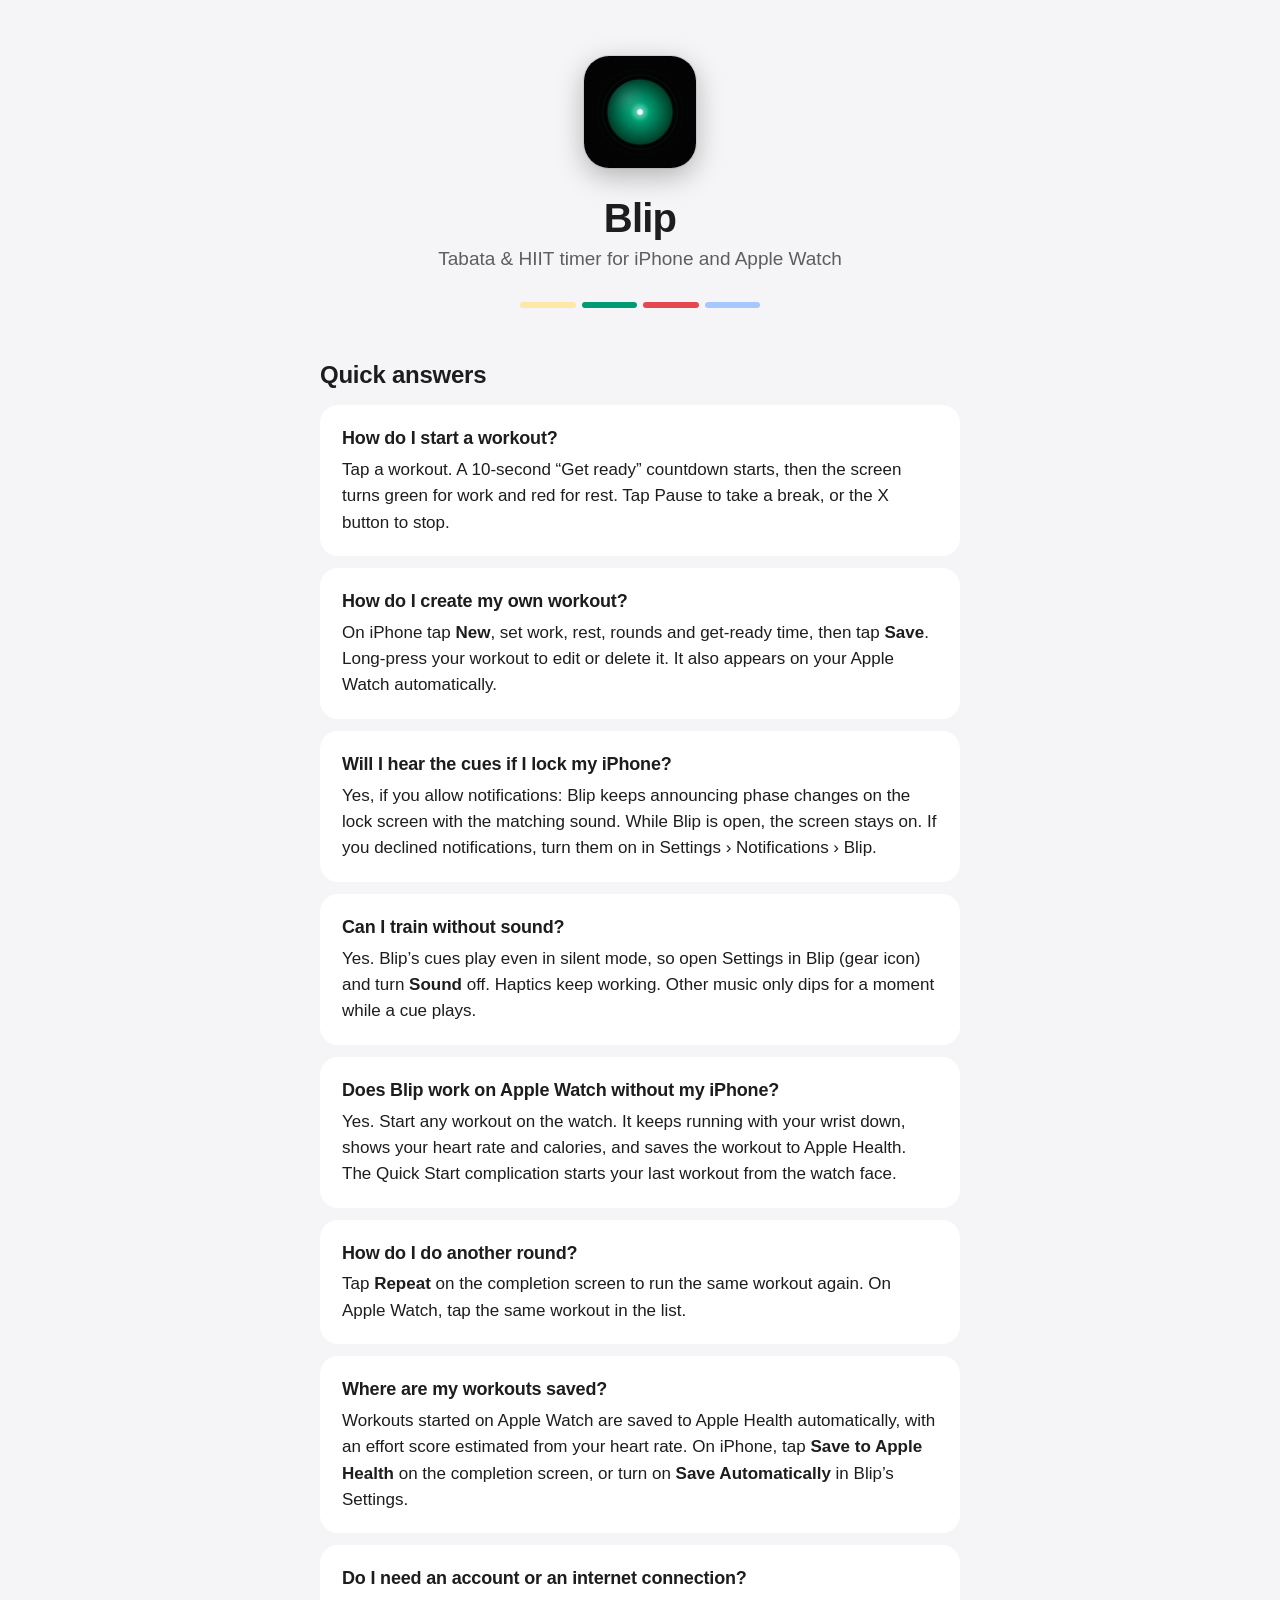
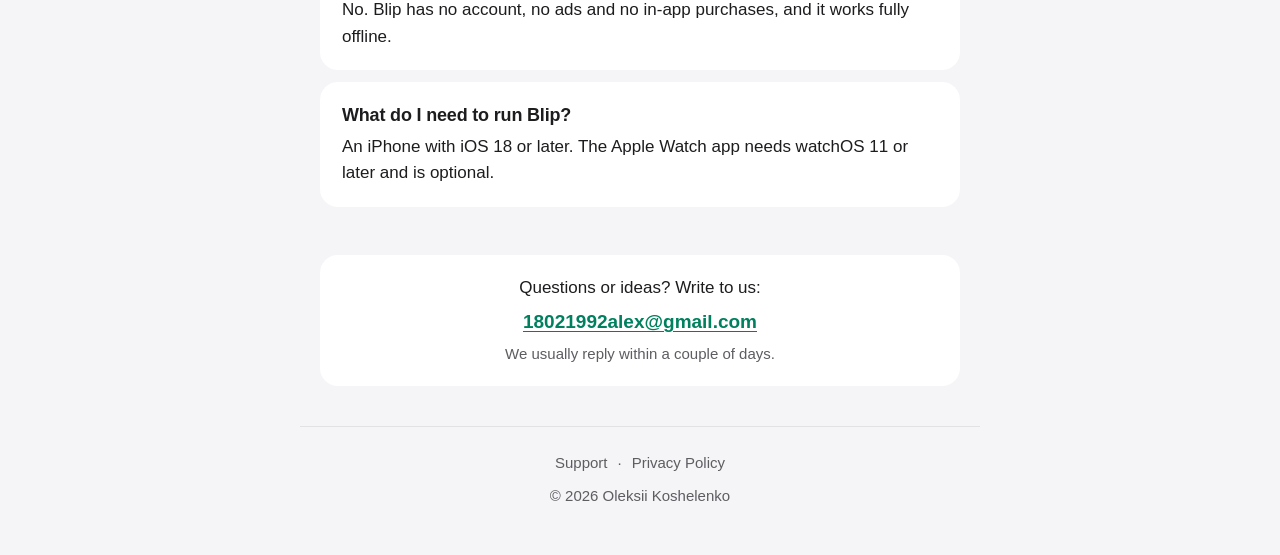
==== index.html @ eaec17f8 "Update Blip support site" ====
<!doctype html>
<html lang="en">
<head>
  <meta charset="utf-8">
  <meta name="viewport" content="width=device-width, initial-scale=1">
  <title>Blip — Tabata Timer · Support</title>
  <meta name="description" content="Support for Blip, a simple and reliable Tabata / HIIT interval timer for iPhone and Apple Watch.">
  <meta name="color-scheme" content="light dark">
  <meta property="og:title" content="Blip — Tabata Timer">
  <meta property="og:description" content="A simple, reliable interval timer for iPhone and Apple Watch.">
  <meta property="og:image" content="https://askoshelenko.github.io/blip-timer/icon.png">
  <meta property="og:url" content="https://askoshelenko.github.io/blip-timer/">
  <meta name="twitter:card" content="summary">
  <link rel="icon" href="favicon.png">
  <link rel="apple-touch-icon" href="apple-touch-icon.png">
  <link rel="stylesheet" href="style.css">
</head>
<body>
  <main>
    <header>
      <img class="icon" src="icon.png" alt="Blip app icon">
      <h1>Blip</h1>
      <p class="tagline">Tabata &amp; HIIT timer for iPhone and Apple&nbsp;Watch</p>
      <div class="phases" aria-hidden="true"><span></span><span></span><span></span><span></span></div>
    </header>

    <section class="faq">
      <h2>Quick answers</h2>

      <div class="card">
        <h3>How do I start a workout?</h3>
        <p>Tap a workout. A 10-second “Get ready” countdown starts, then the screen turns green for work and red for rest. Tap Pause to take a break, or the X button to stop.</p>
      </div>

      <div class="card">
        <h3>How do I create my own workout?</h3>
        <p>On iPhone tap <strong>New</strong>, set work, rest, rounds and get-ready time, then tap <strong>Save</strong>. Long-press your workout to edit or delete it. It also appears on your Apple Watch automatically.</p>
      </div>

      <div class="card">
        <h3>Will I hear the cues if I lock my iPhone?</h3>
        <p>Yes, if you allow notifications: Blip keeps announcing phase changes on the lock screen with the matching sound. While Blip is open, the screen stays on. If you declined notifications, turn them on in Settings › Notifications › Blip.</p>
      </div>

      <div class="card">
        <h3>Can I train without sound?</h3>
        <p>Yes. Blip’s cues play even in silent mode, so open Settings in Blip (gear icon) and turn <strong>Sound</strong> off. Haptics keep working. Other music only dips for a moment while a cue plays.</p>
      </div>

      <div class="card">
        <h3>Does Blip work on Apple Watch without my iPhone?</h3>
        <p>Yes. Start any workout on the watch. It keeps running with your wrist down, shows your heart rate and calories, and saves the workout to Apple Health. The Quick Start complication starts your last workout from the watch face.</p>
      </div>

      <div class="card">
        <h3>How do I do another round?</h3>
        <p>Tap <strong>Repeat</strong> on the completion screen to run the same workout again. On Apple Watch, tap the same workout in the list.</p>
      </div>

      <div class="card">
        <h3>Where are my workouts saved?</h3>
        <p>Workouts started on Apple Watch are saved to Apple Health automatically, with an effort score estimated from your heart rate. On iPhone, tap <strong>Save to Apple Health</strong> on the completion screen, or turn on <strong>Save Automatically</strong> in Blip’s Settings.</p>
      </div>

      <div class="card">
        <h3>Do I need an account or an internet connection?</h3>
        <p>No. Blip has no account, no ads and no in-app purchases, and it works fully offline.</p>
      </div>

      <div class="card">
        <h3>What do I need to run Blip?</h3>
        <p>An iPhone with iOS 18 or later. The Apple Watch app needs watchOS 11 or later and is optional.</p>
      </div>
    </section>

    <section class="contact card">
      <p>Questions or ideas? Write to us:</p>
      <p><a class="email" href="mailto:18021992alex@gmail.com?subject=Blip%20support">18021992alex@gmail.com</a></p>
      <p class="note">We usually reply within a couple of days.</p>
    </section>
  </main>

  <footer>
    <nav><a href="./">Support</a><a href="privacy/">Privacy Policy</a></nav>
    <p>© 2026 Oleksii Koshelenko</p>
  </footer>
</body>
</html>
---- style.css ----
:root {
  --bg: #f5f5f7;
  --surface: #ffffff;
  --text: #1d1d1f;
  --muted: #5d5d62;
  --line: rgba(0, 0, 0, 0.08);
  --accent: #00805e;
  --prepare: #ffe7a8;
  --work: #009b72;
  --rest: #e5484d;
  --done: #a7c7ff;
}

@media (prefers-color-scheme: dark) {
  :root {
    --bg: #0b0b0b;
    --surface: #1c1c1e;
    --text: #f5f5f7;
    --muted: #a1a1a6;
    --line: rgba(255, 255, 255, 0.1);
    --accent: #2fd29f;
  }
}

* { box-sizing: border-box; }

html { -webkit-text-size-adjust: 100%; }

body {
  margin: 0;
  background: var(--bg);
  color: var(--text);
  font: 17px/1.55 -apple-system, BlinkMacSystemFont, "SF Pro Text", "Helvetica Neue", Arial, sans-serif;
}

main {
  max-width: 680px;
  margin: 0 auto;
  padding: 56px 20px 40px;
}

/* Links are underlined, not told apart by color alone (WCAG 1.4.1). */
a { color: var(--accent); text-decoration: underline; text-underline-offset: 0.15em; }
a:focus-visible { outline: 2px solid var(--accent); outline-offset: 3px; border-radius: 4px; }

header { text-align: center; }

.icon {
  width: 112px;
  height: 112px;
  border-radius: 25px;
  box-shadow: 0 0 0 1px var(--line), 0 8px 28px rgba(0, 0, 0, 0.28);
}

h1 {
  margin: 20px 0 4px;
  font-size: 40px;
  line-height: 1.1;
  letter-spacing: -0.02em;
}

.tagline {
  margin: 0;
  color: var(--muted);
  font-size: 19px;
}

.phases {
  display: flex;
  gap: 6px;
  max-width: 240px;
  margin: 28px auto 0;
}

.phases span { flex: 1; height: 6px; border-radius: 3px; }
.phases span:nth-child(1) { background: var(--prepare); }
.phases span:nth-child(2) { background: var(--work); }
.phases span:nth-child(3) { background: var(--rest); }
.phases span:nth-child(4) { background: var(--done); }

h2 {
  margin: 48px 0 12px;
  font-size: 24px;
  letter-spacing: -0.01em;
}

h3 {
  margin: 0 0 4px;
  font-size: 18px;
  letter-spacing: -0.01em;
}

p { margin: 0 0 12px; }

ul { margin: 0 0 12px; padding-left: 22px; }
li { margin: 4px 0; }

.card {
  background: var(--surface);
  border-radius: 18px;
  padding: 20px 22px;
}

.card + .card { margin-top: 12px; }

.contact { margin-top: 48px; text-align: center; }
.contact p { margin: 0; }
.contact .email { display: inline-block; margin: 6px 0; font-size: 19px; font-weight: 600; }
.contact .note { color: var(--muted); font-size: 15px; }

.faq .card p:last-child { margin-bottom: 0; }

.lead { color: var(--muted); }
.updated { color: var(--muted); font-size: 15px; }
header .updated { margin: 6px 0 0; }
header a { text-decoration: none; }

footer {
  max-width: 680px;
  margin: 0 auto;
  padding: 24px 20px 48px;
  border-top: 1px solid var(--line);
  color: var(--muted);
  font-size: 15px;
  text-align: center;
}

footer a { color: var(--muted); text-decoration: none; }
footer a:hover { text-decoration: underline; }
footer nav a + a::before { content: "·"; margin: 0 10px; color: var(--muted); }
footer p { margin: 10px 0 0; }

@media (max-width: 480px) {
  main { padding-top: 40px; }
  h1 { font-size: 34px; }
  .card { padding: 18px; }
}
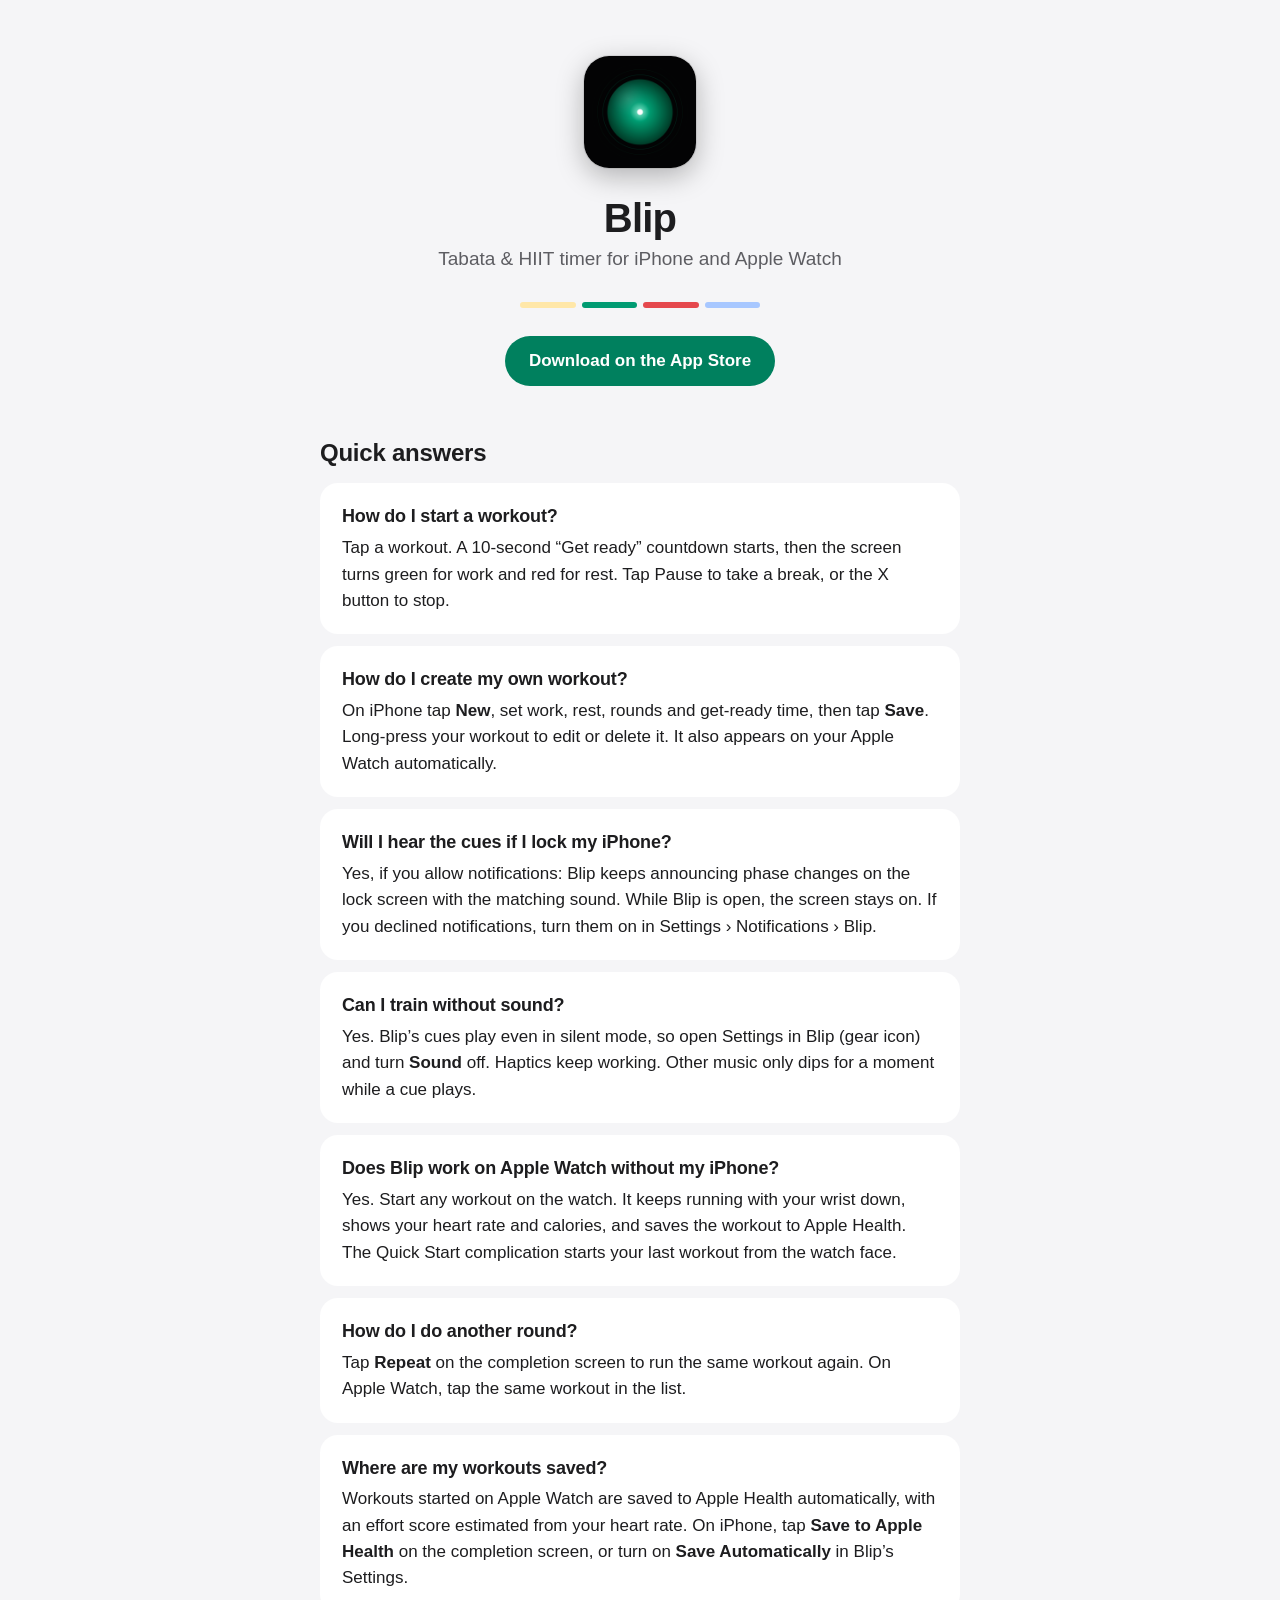
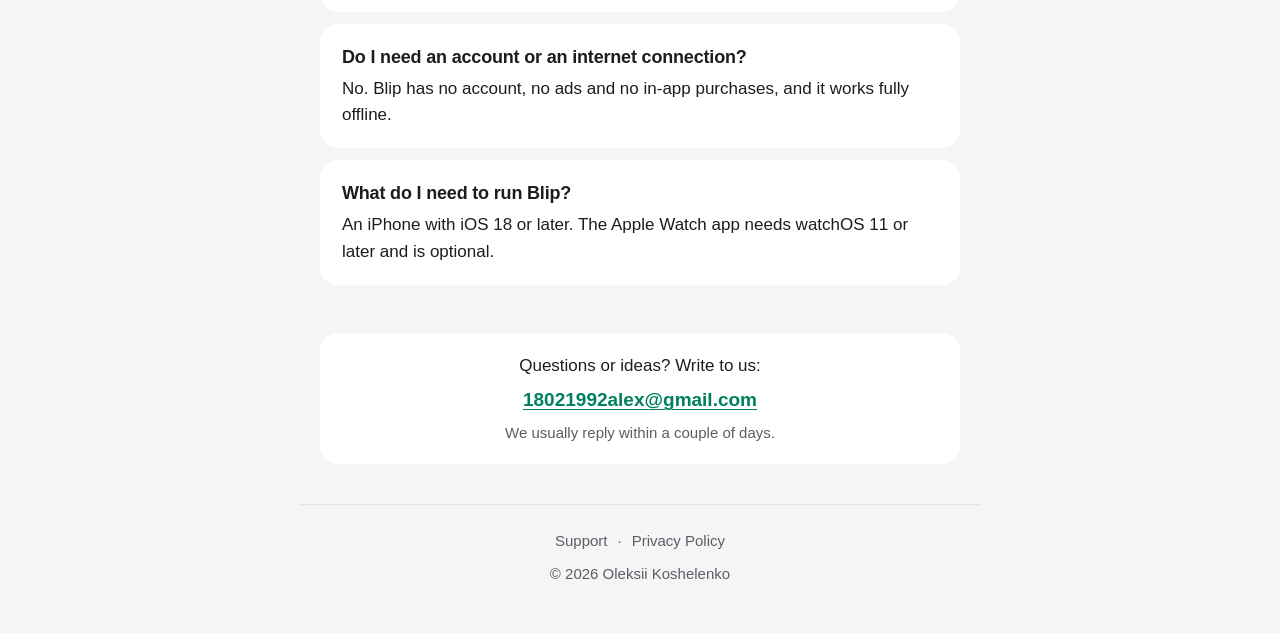
==== commit b10d899f: "Update Blip support site" ====
--- a/index.html
+++ b/index.html
@@ -22,6 +22,7 @@
       <h1>Blip</h1>
       <p class="tagline">Tabata &amp; HIIT timer for iPhone and Apple&nbsp;Watch</p>
       <div class="phases" aria-hidden="true"><span></span><span></span><span></span><span></span></div>
+      <p class="get"><a class="store" href="https://apps.apple.com/app/blip-tabata-timer/id6763292281">Download on the App&nbsp;Store</a></p>
     </header>
 
     <section class="faq">
--- a/style.css
+++ b/style.css
@@ -5,6 +5,7 @@
   --muted: #5d5d62;
   --line: rgba(0, 0, 0, 0.08);
   --accent: #00805e;
+  --on-accent: #ffffff;
   --prepare: #ffe7a8;
   --work: #009b72;
   --rest: #e5484d;
@@ -19,6 +20,7 @@
     --muted: #a1a1a6;
     --line: rgba(255, 255, 255, 0.1);
     --accent: #2fd29f;
+    --on-accent: #00281c;
   }
 }
 
@@ -115,6 +117,17 @@
 header .updated { margin: 6px 0 0; }
 header a { text-decoration: none; }
 
+.get { margin: 28px 0 0; }
+header a.store {
+  display: inline-block;
+  padding: 12px 24px;
+  border-radius: 999px;
+  background: var(--accent);
+  color: var(--on-accent);
+  font-weight: 600;
+}
+header a.store:hover { filter: brightness(1.08); }
+
 footer {
   max-width: 680px;
   margin: 0 auto;
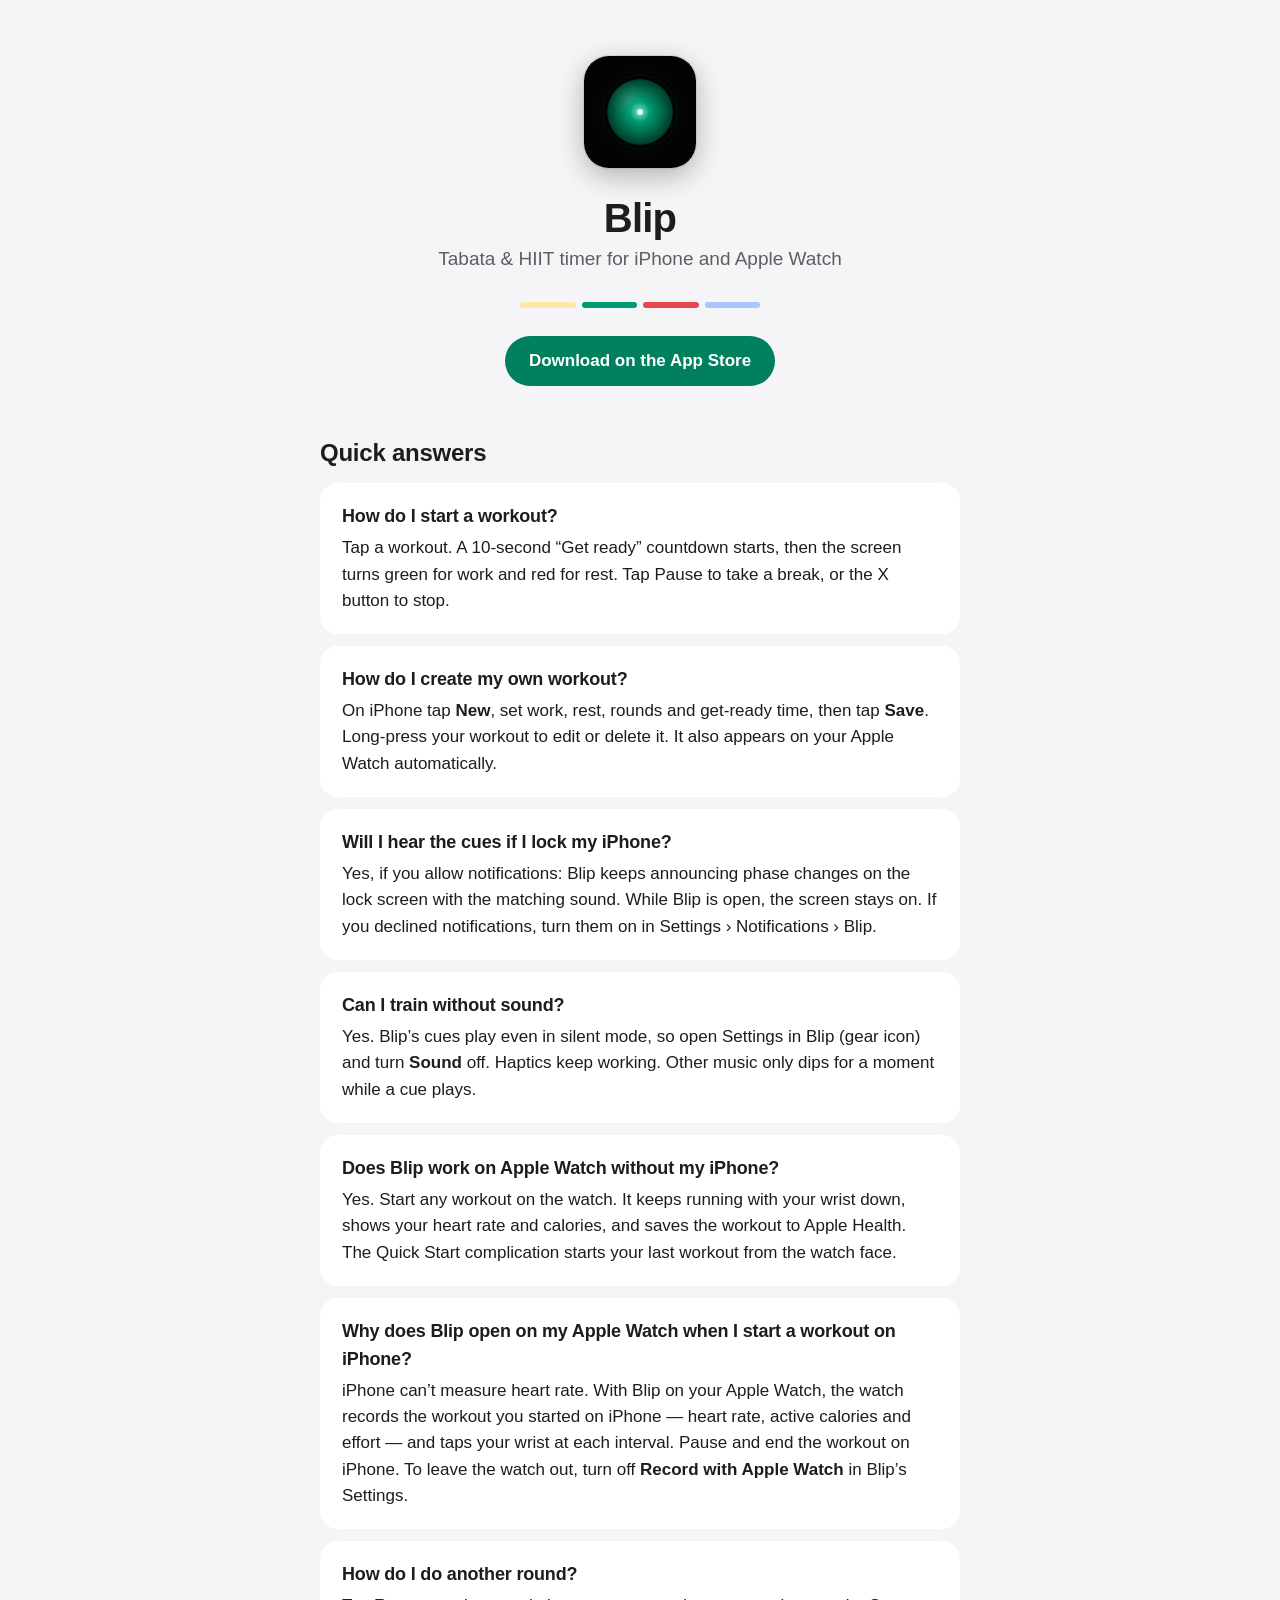
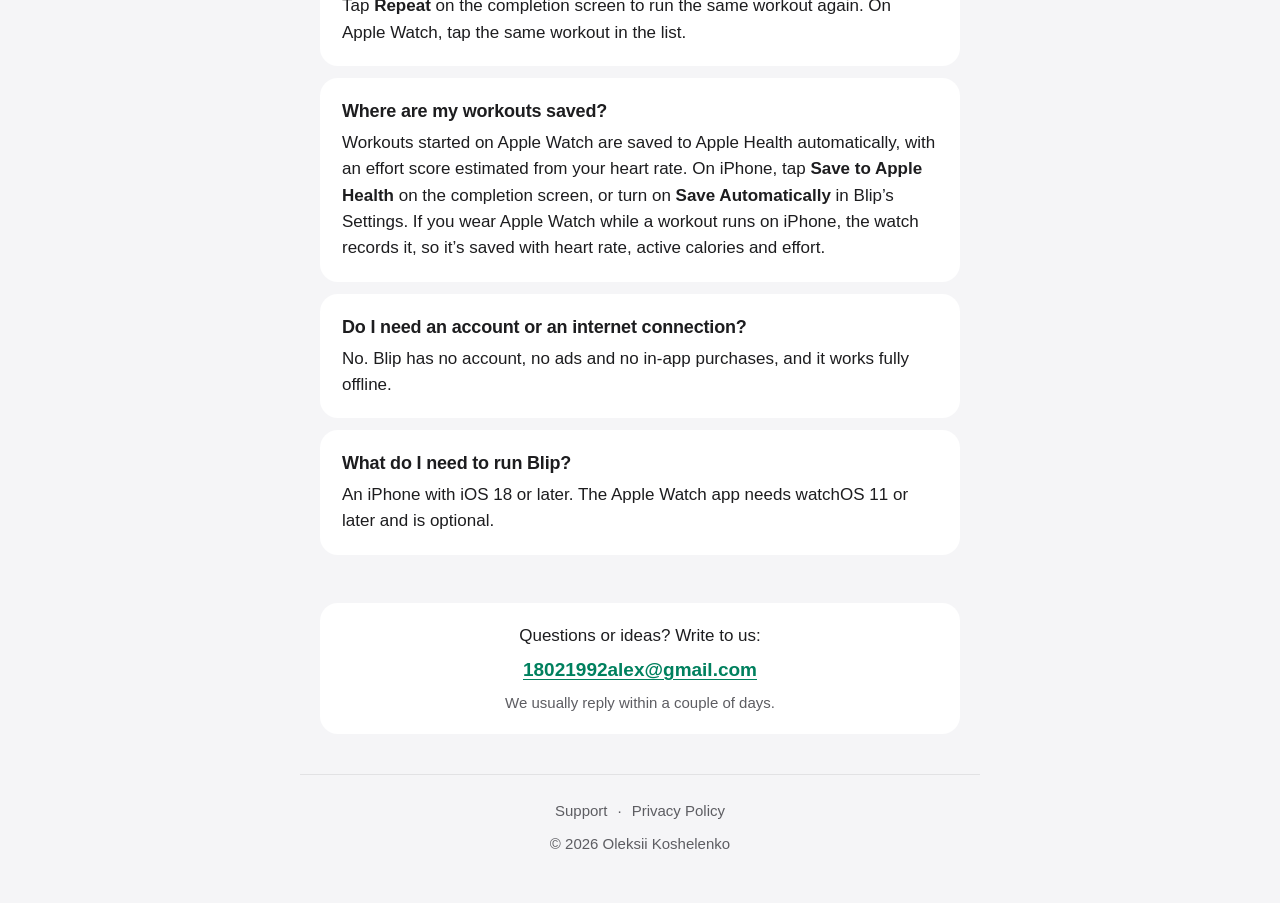
==== commit 8d424c48: "Update Blip support site" ====
--- a/index.html
+++ b/index.html
@@ -54,13 +54,18 @@
       </div>
 
       <div class="card">
+        <h3>Why does Blip open on my Apple Watch when I start a workout on iPhone?</h3>
+        <p>iPhone can’t measure heart rate. With Blip on your Apple Watch, the watch records the workout you started on iPhone — heart rate, active calories and effort — and taps your wrist at each interval. Pause and end the workout on iPhone. To leave the watch out, turn off <strong>Record with Apple Watch</strong> in Blip’s Settings.</p>
+      </div>
+
+      <div class="card">
         <h3>How do I do another round?</h3>
         <p>Tap <strong>Repeat</strong> on the completion screen to run the same workout again. On Apple Watch, tap the same workout in the list.</p>
       </div>
 
       <div class="card">
         <h3>Where are my workouts saved?</h3>
-        <p>Workouts started on Apple Watch are saved to Apple Health automatically, with an effort score estimated from your heart rate. On iPhone, tap <strong>Save to Apple Health</strong> on the completion screen, or turn on <strong>Save Automatically</strong> in Blip’s Settings.</p>
+        <p>Workouts started on Apple Watch are saved to Apple Health automatically, with an effort score estimated from your heart rate. On iPhone, tap <strong>Save to Apple Health</strong> on the completion screen, or turn on <strong>Save Automatically</strong> in Blip’s Settings. If you wear Apple Watch while a workout runs on iPhone, the watch records it, so it’s saved with heart rate, active calories and effort.</p>
       </div>
 
       <div class="card">
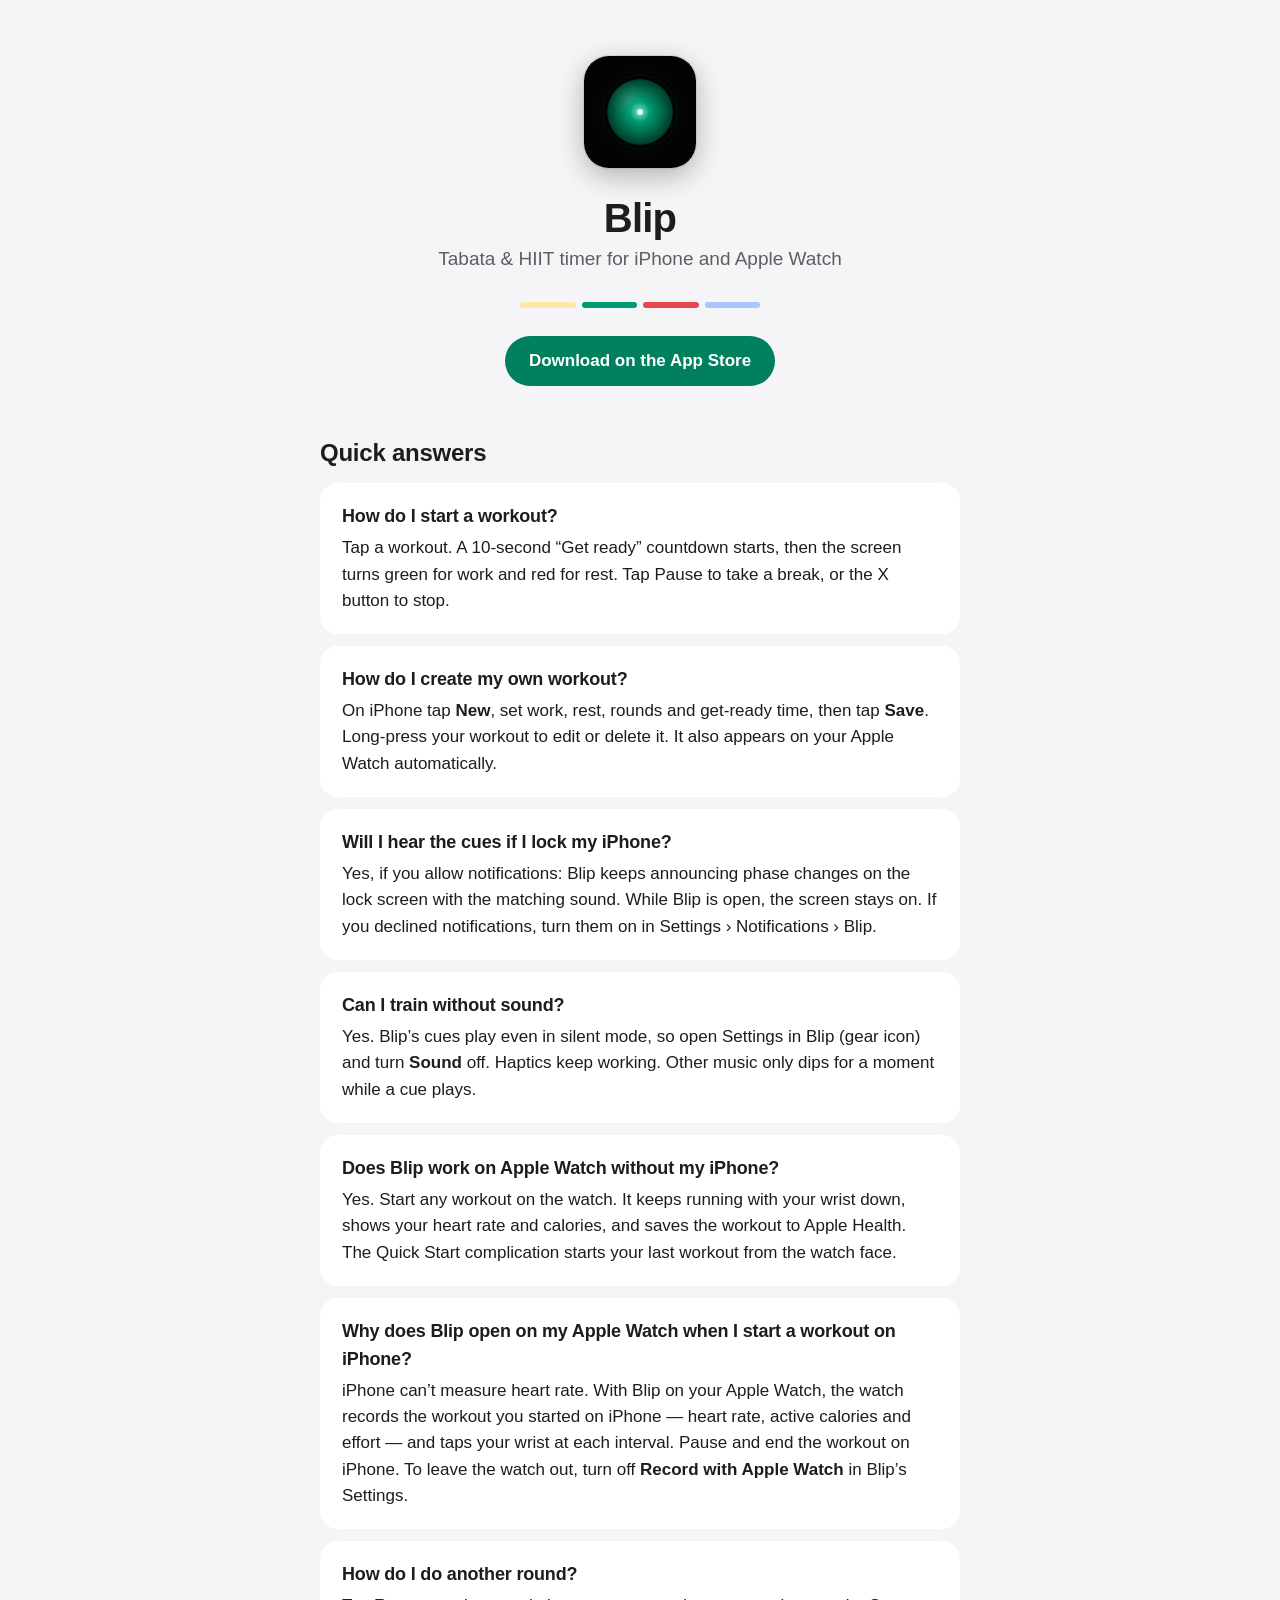
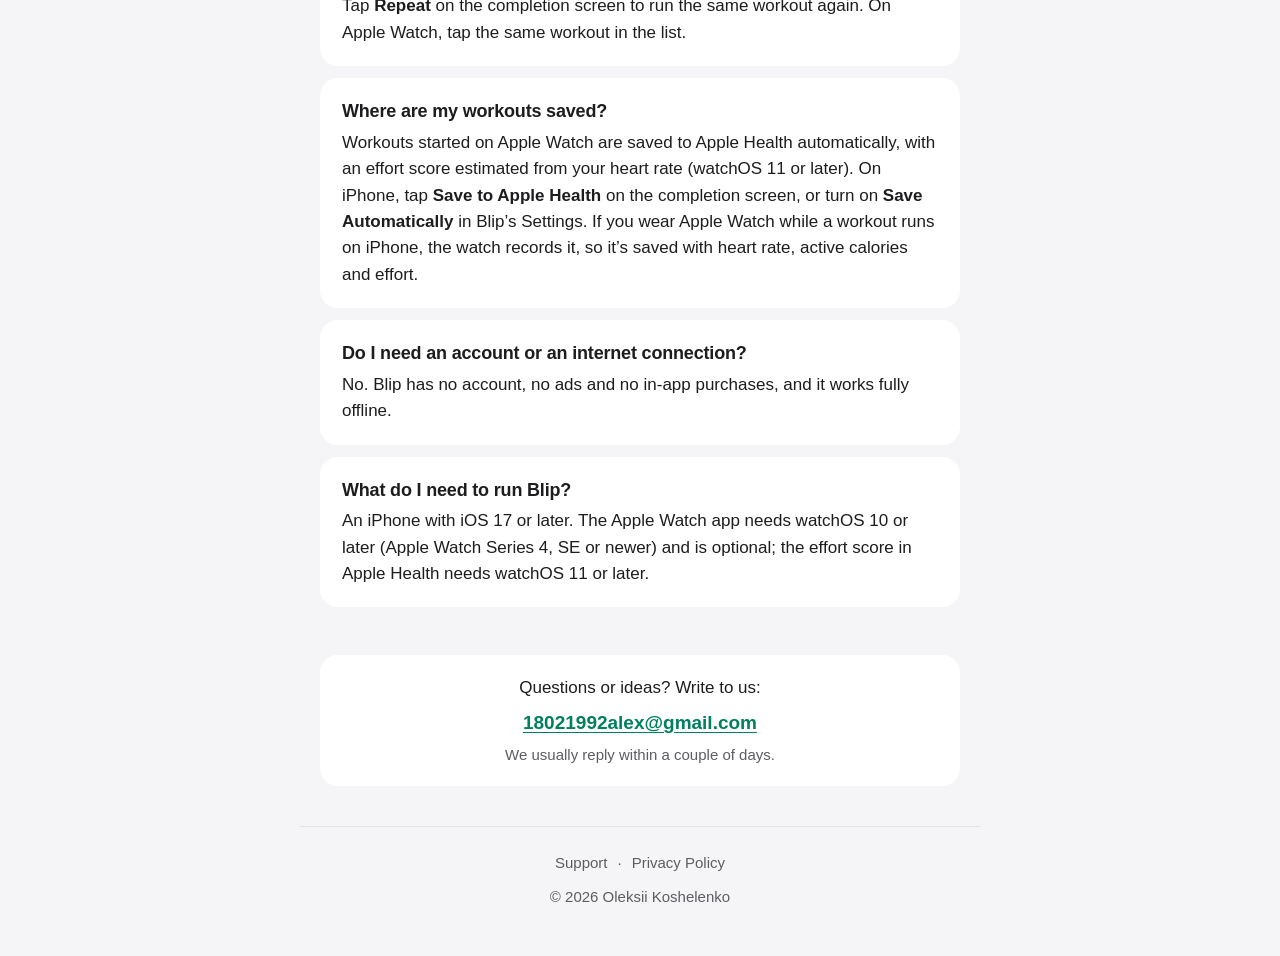
==== commit fedde3b1: "Update Blip support site" ====
--- a/index.html
+++ b/index.html
@@ -65,7 +65,7 @@
 
       <div class="card">
         <h3>Where are my workouts saved?</h3>
-        <p>Workouts started on Apple Watch are saved to Apple Health automatically, with an effort score estimated from your heart rate. On iPhone, tap <strong>Save to Apple Health</strong> on the completion screen, or turn on <strong>Save Automatically</strong> in Blip’s Settings. If you wear Apple Watch while a workout runs on iPhone, the watch records it, so it’s saved with heart rate, active calories and effort.</p>
+        <p>Workouts started on Apple Watch are saved to Apple Health automatically, with an effort score estimated from your heart rate (watchOS 11 or later). On iPhone, tap <strong>Save to Apple Health</strong> on the completion screen, or turn on <strong>Save Automatically</strong> in Blip’s Settings. If you wear Apple Watch while a workout runs on iPhone, the watch records it, so it’s saved with heart rate, active calories and effort.</p>
       </div>
 
       <div class="card">
@@ -75,7 +75,7 @@
 
       <div class="card">
         <h3>What do I need to run Blip?</h3>
-        <p>An iPhone with iOS 18 or later. The Apple Watch app needs watchOS 11 or later and is optional.</p>
+        <p>An iPhone with iOS 17 or later. The Apple Watch app needs watchOS 10 or later (Apple Watch Series 4, SE or newer) and is optional; the effort score in Apple Health needs watchOS 11 or later.</p>
       </div>
     </section>
 
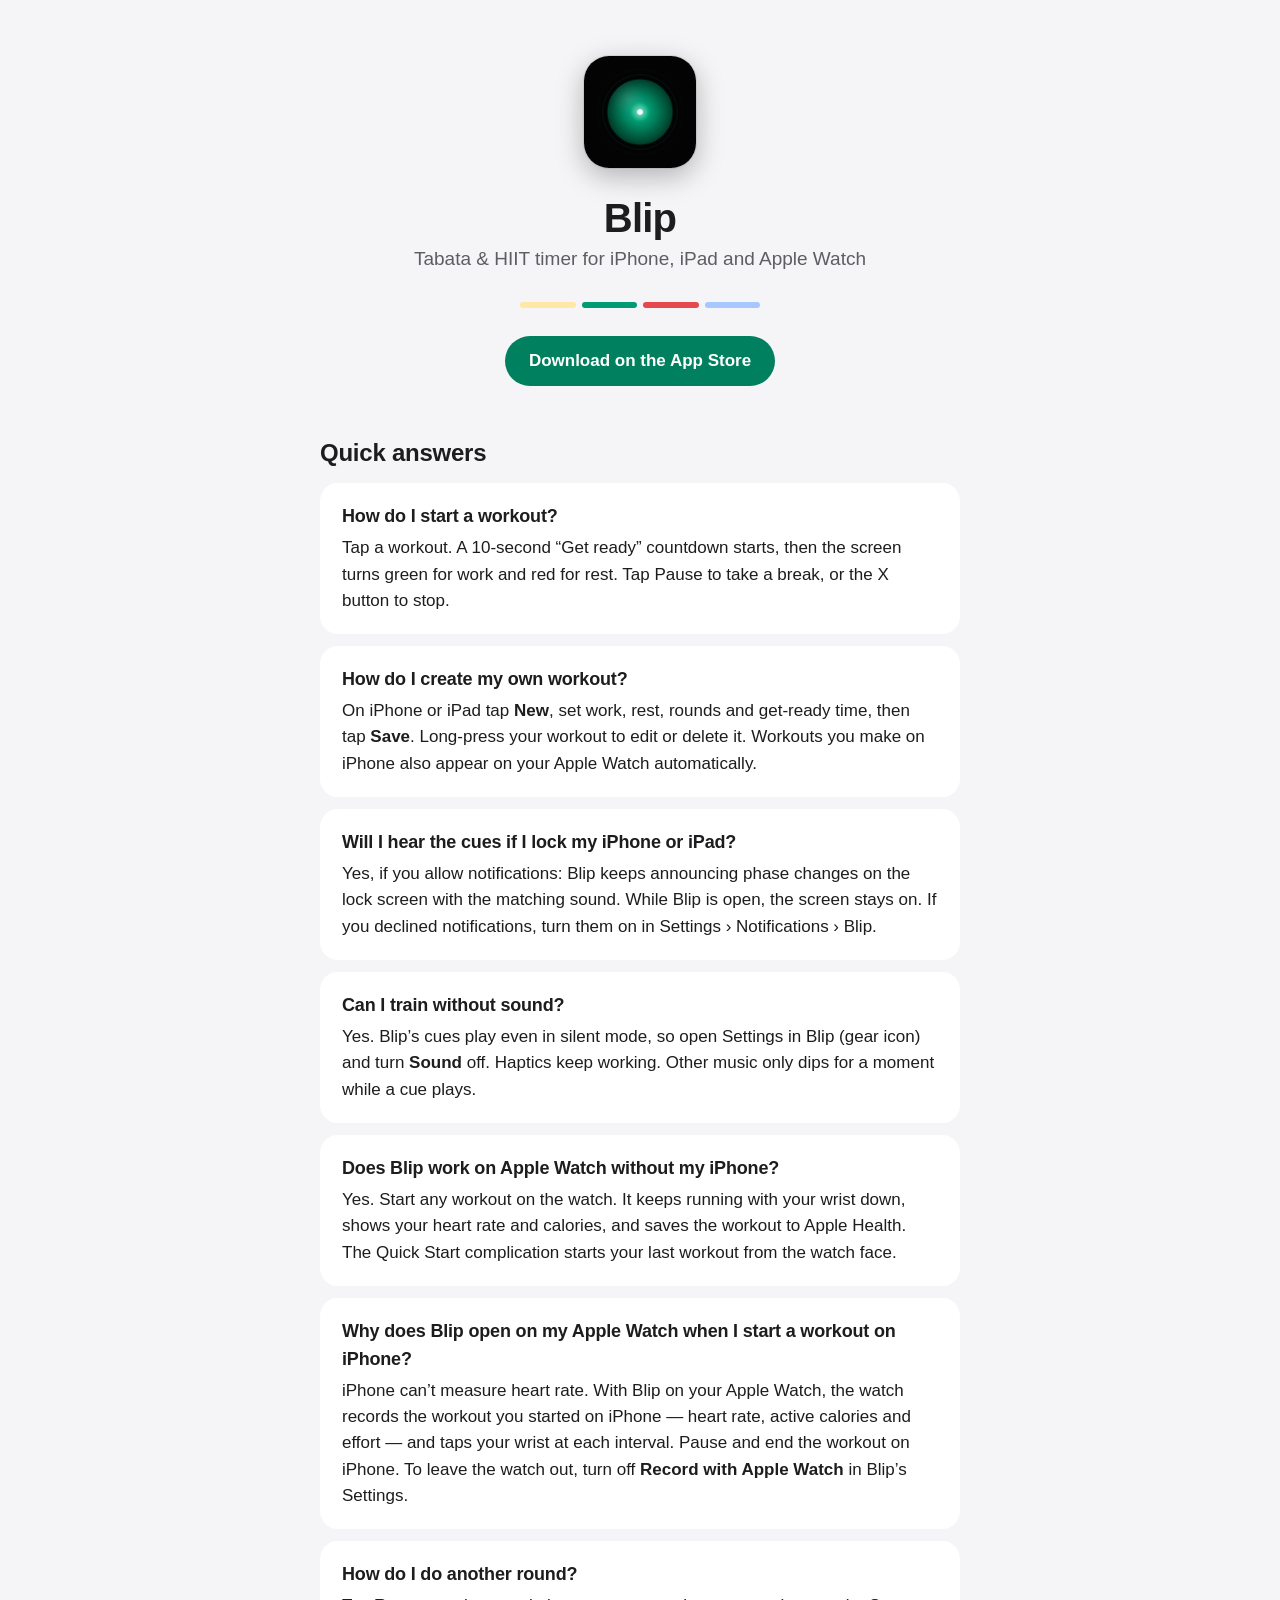
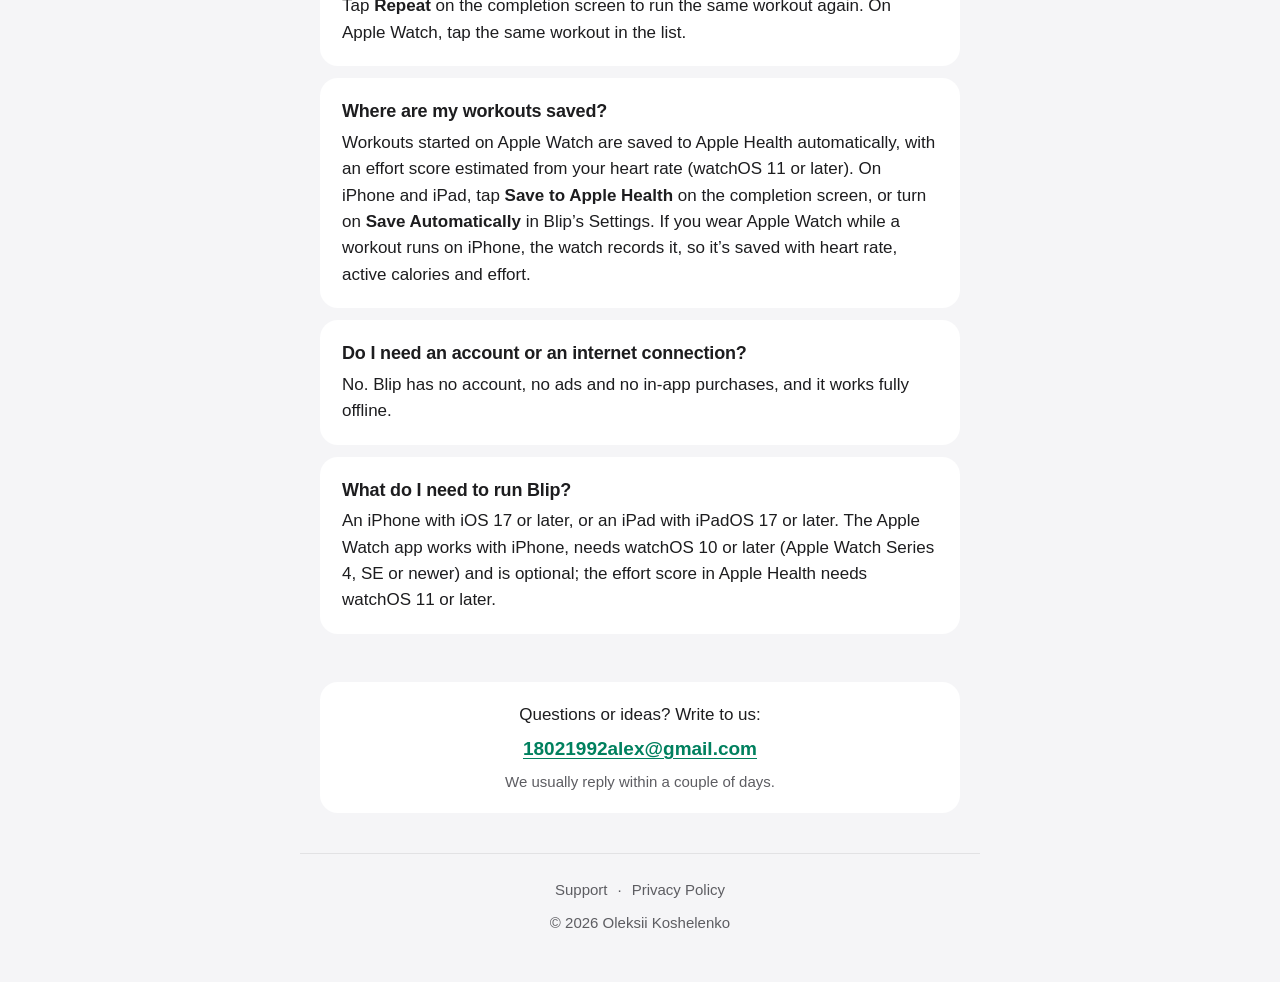
==== commit 74445d85: "Update Blip support site" ====
--- a/index.html
+++ b/index.html
@@ -4,10 +4,10 @@
   <meta charset="utf-8">
   <meta name="viewport" content="width=device-width, initial-scale=1">
   <title>Blip — Tabata Timer · Support</title>
-  <meta name="description" content="Support for Blip, a simple and reliable Tabata / HIIT interval timer for iPhone and Apple Watch.">
+  <meta name="description" content="Support for Blip, a simple and reliable Tabata / HIIT interval timer for iPhone, iPad and Apple Watch.">
   <meta name="color-scheme" content="light dark">
   <meta property="og:title" content="Blip — Tabata Timer">
-  <meta property="og:description" content="A simple, reliable interval timer for iPhone and Apple Watch.">
+  <meta property="og:description" content="A simple, reliable interval timer for iPhone, iPad and Apple Watch.">
   <meta property="og:image" content="https://askoshelenko.github.io/blip-timer/icon.png">
   <meta property="og:url" content="https://askoshelenko.github.io/blip-timer/">
   <meta name="twitter:card" content="summary">
@@ -20,7 +20,7 @@
     <header>
       <img class="icon" src="icon.png" alt="Blip app icon">
       <h1>Blip</h1>
-      <p class="tagline">Tabata &amp; HIIT timer for iPhone and Apple&nbsp;Watch</p>
+      <p class="tagline">Tabata &amp; HIIT timer for iPhone, iPad and Apple&nbsp;Watch</p>
       <div class="phases" aria-hidden="true"><span></span><span></span><span></span><span></span></div>
       <p class="get"><a class="store" href="https://apps.apple.com/app/blip-tabata-timer/id6763292281">Download on the App&nbsp;Store</a></p>
     </header>
@@ -35,11 +35,11 @@
 
       <div class="card">
         <h3>How do I create my own workout?</h3>
-        <p>On iPhone tap <strong>New</strong>, set work, rest, rounds and get-ready time, then tap <strong>Save</strong>. Long-press your workout to edit or delete it. It also appears on your Apple Watch automatically.</p>
+        <p>On iPhone or iPad tap <strong>New</strong>, set work, rest, rounds and get-ready time, then tap <strong>Save</strong>. Long-press your workout to edit or delete it. Workouts you make on iPhone also appear on your Apple Watch automatically.</p>
       </div>
 
       <div class="card">
-        <h3>Will I hear the cues if I lock my iPhone?</h3>
+        <h3>Will I hear the cues if I lock my iPhone or iPad?</h3>
         <p>Yes, if you allow notifications: Blip keeps announcing phase changes on the lock screen with the matching sound. While Blip is open, the screen stays on. If you declined notifications, turn them on in Settings › Notifications › Blip.</p>
       </div>
 
@@ -65,7 +65,7 @@
 
       <div class="card">
         <h3>Where are my workouts saved?</h3>
-        <p>Workouts started on Apple Watch are saved to Apple Health automatically, with an effort score estimated from your heart rate (watchOS 11 or later). On iPhone, tap <strong>Save to Apple Health</strong> on the completion screen, or turn on <strong>Save Automatically</strong> in Blip’s Settings. If you wear Apple Watch while a workout runs on iPhone, the watch records it, so it’s saved with heart rate, active calories and effort.</p>
+        <p>Workouts started on Apple Watch are saved to Apple Health automatically, with an effort score estimated from your heart rate (watchOS 11 or later). On iPhone and iPad, tap <strong>Save to Apple Health</strong> on the completion screen, or turn on <strong>Save Automatically</strong> in Blip’s Settings. If you wear Apple Watch while a workout runs on iPhone, the watch records it, so it’s saved with heart rate, active calories and effort.</p>
       </div>
 
       <div class="card">
@@ -75,7 +75,7 @@
 
       <div class="card">
         <h3>What do I need to run Blip?</h3>
-        <p>An iPhone with iOS 17 or later. The Apple Watch app needs watchOS 10 or later (Apple Watch Series 4, SE or newer) and is optional; the effort score in Apple Health needs watchOS 11 or later.</p>
+        <p>An iPhone with iOS 17 or later, or an iPad with iPadOS 17 or later. The Apple Watch app works with iPhone, needs watchOS 10 or later (Apple Watch Series 4, SE or newer) and is optional; the effort score in Apple Health needs watchOS 11 or later.</p>
       </div>
     </section>
 
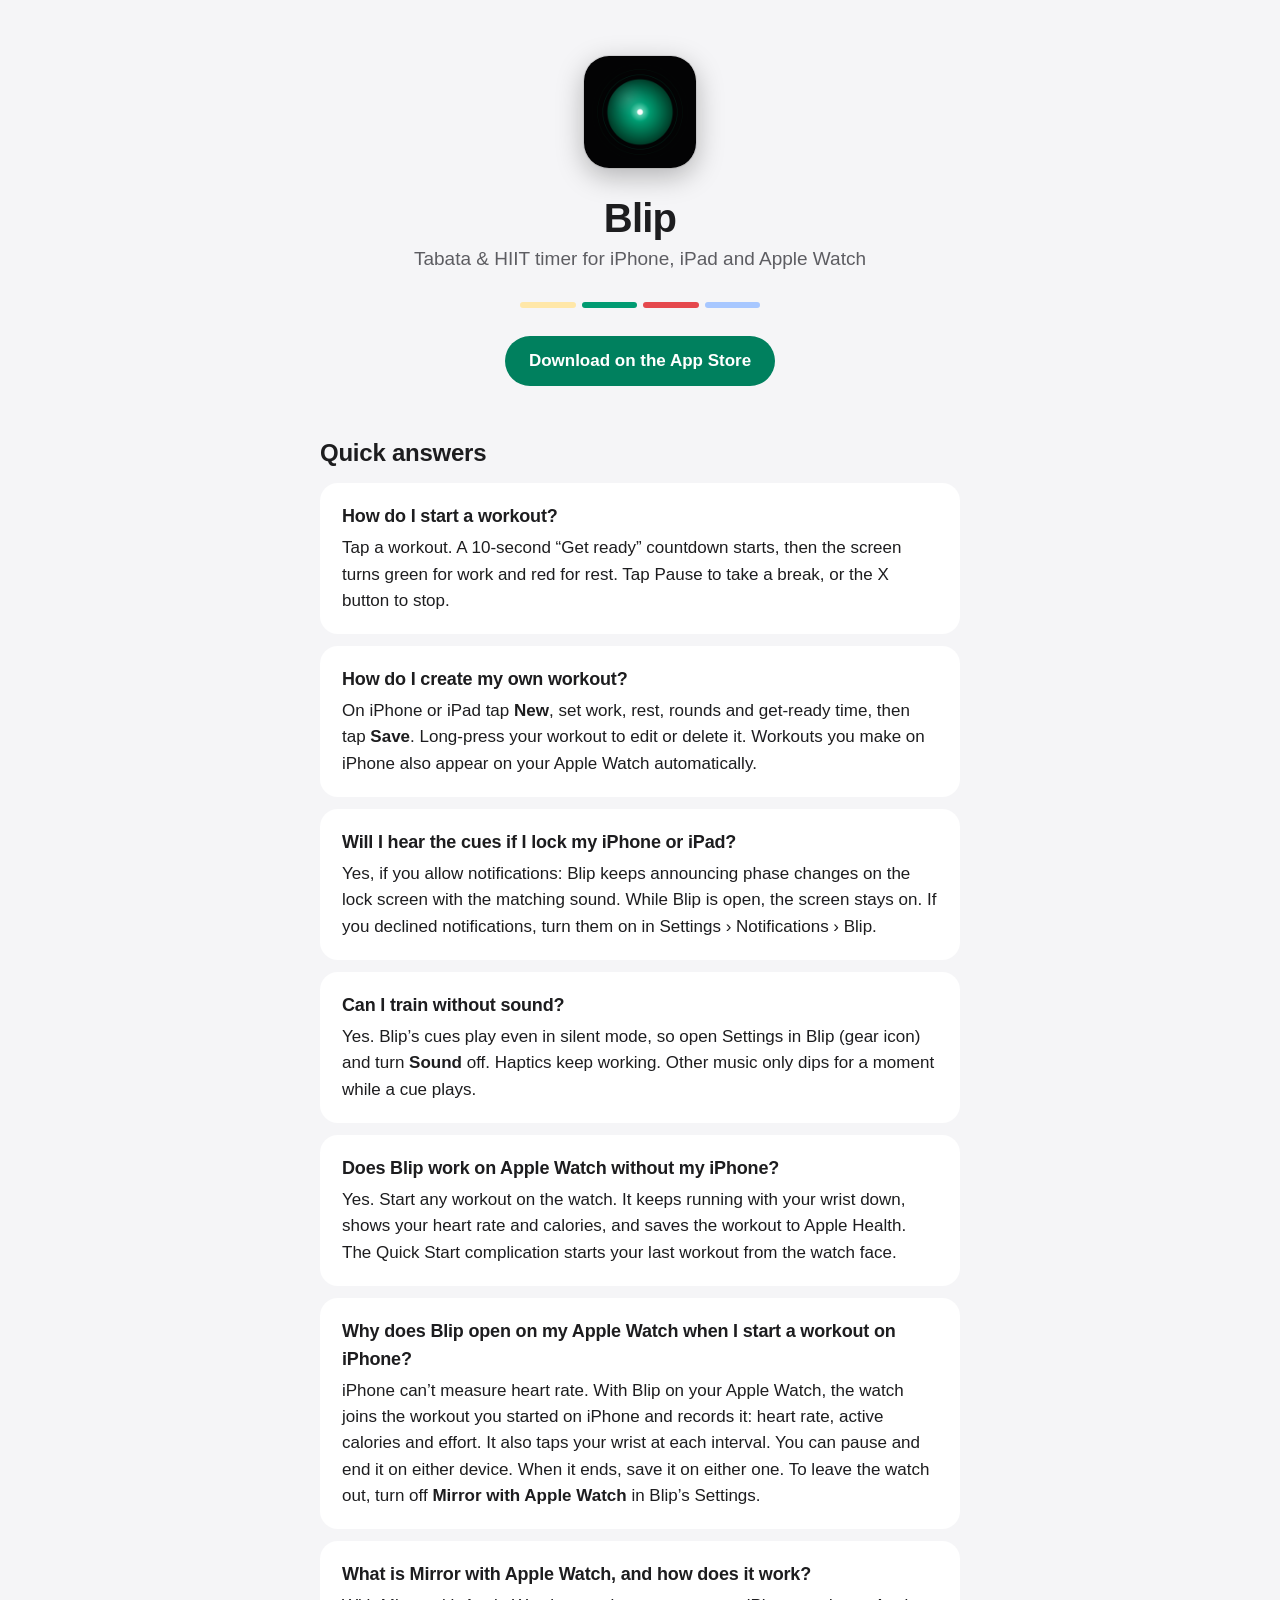
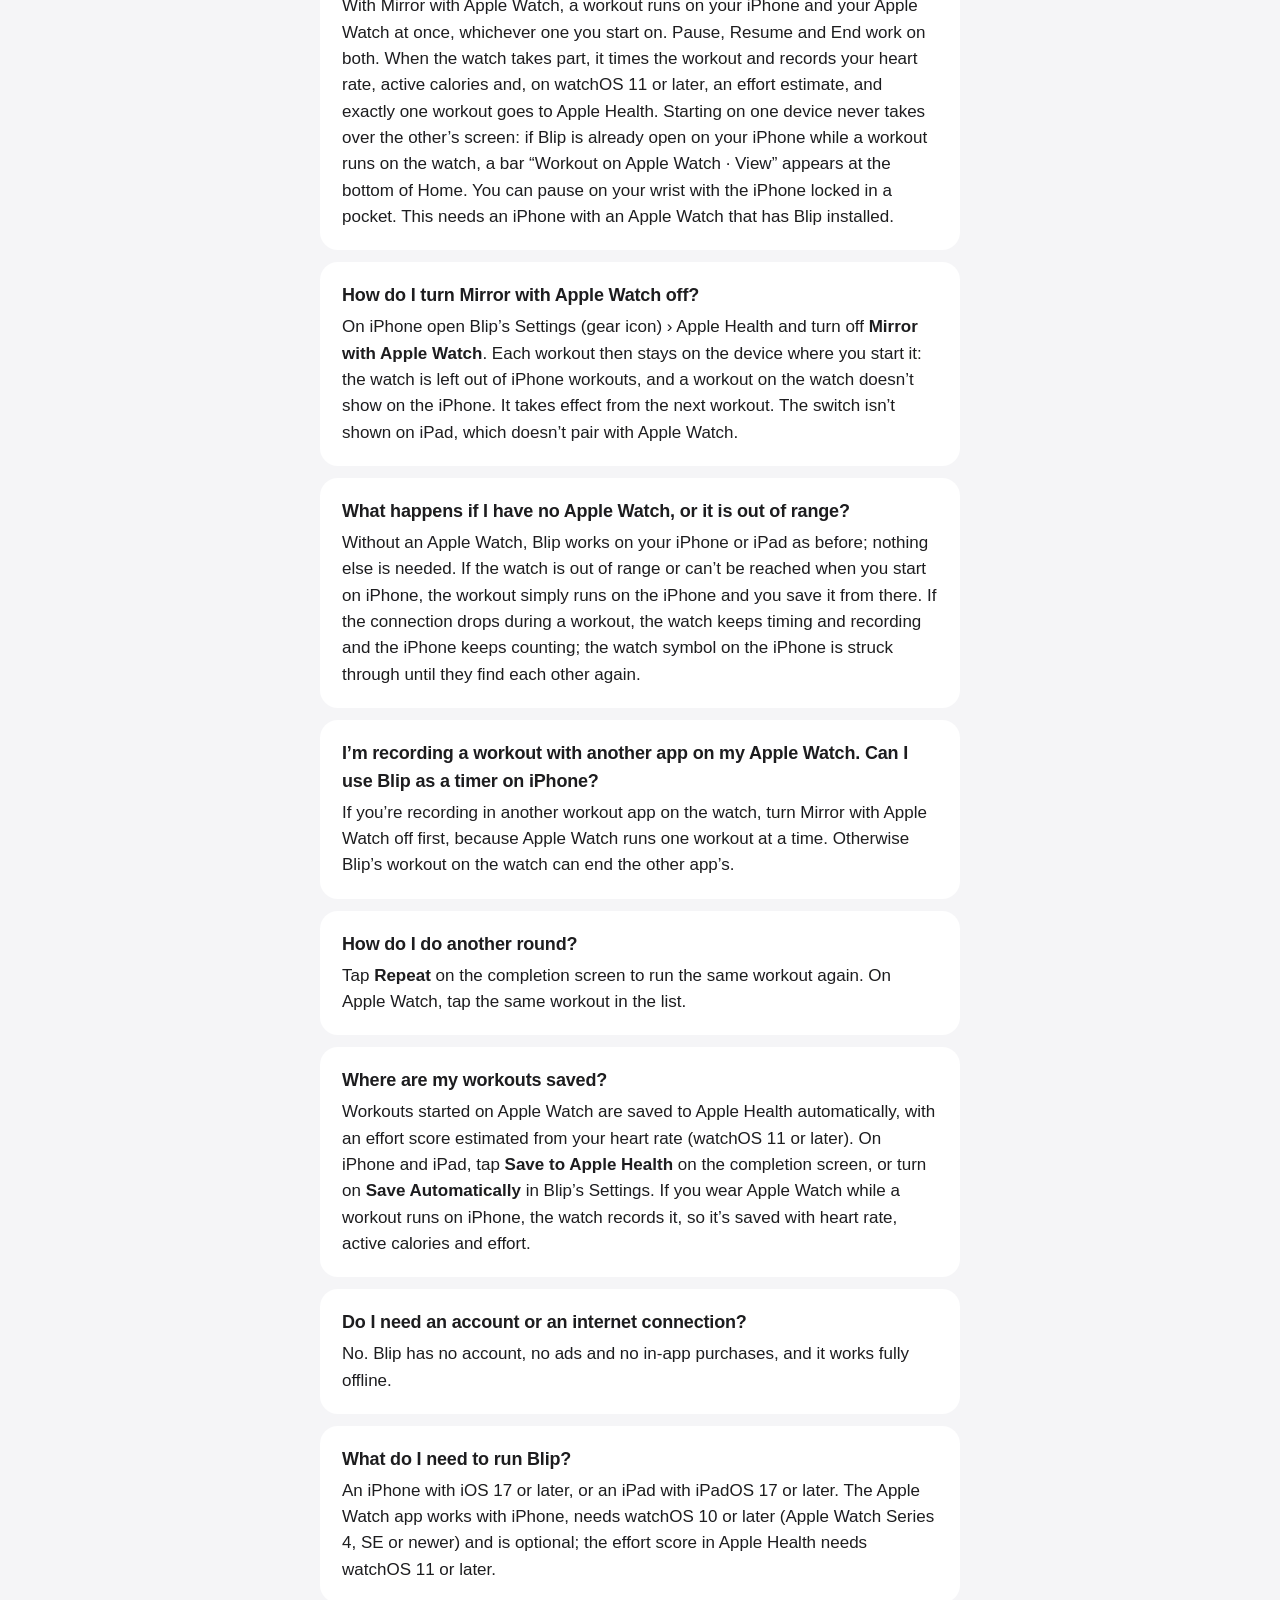
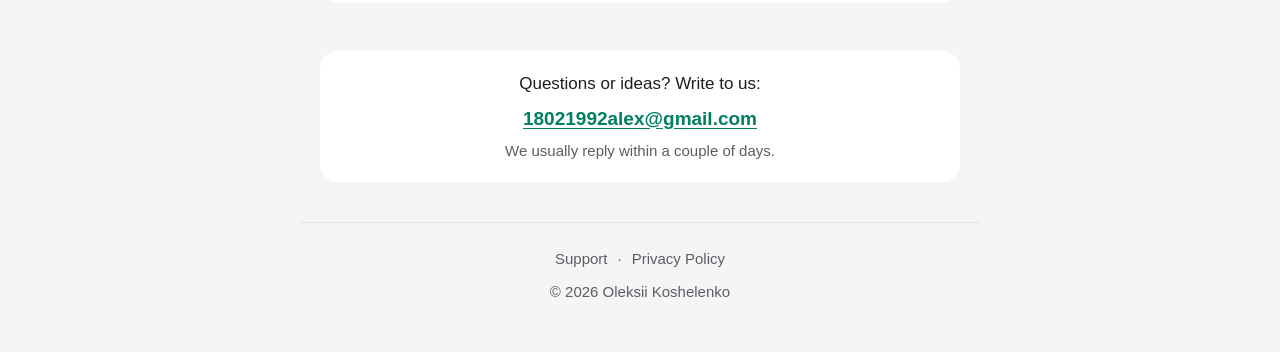
==== commit ed8e424e: "Update Blip support site" ====
--- a/index.html
+++ b/index.html
@@ -55,7 +55,27 @@
 
       <div class="card">
         <h3>Why does Blip open on my Apple Watch when I start a workout on iPhone?</h3>
-        <p>iPhone can’t measure heart rate. With Blip on your Apple Watch, the watch records the workout you started on iPhone — heart rate, active calories and effort — and taps your wrist at each interval. Pause and end the workout on iPhone. To leave the watch out, turn off <strong>Record with Apple Watch</strong> in Blip’s Settings.</p>
+        <p>iPhone can’t measure heart rate. With Blip on your Apple Watch, the watch joins the workout you started on iPhone and records it: heart rate, active calories and effort. It also taps your wrist at each interval. You can pause and end it on either device. When it ends, save it on either one. To leave the watch out, turn off <strong>Mirror with Apple Watch</strong> in Blip’s Settings.</p>
+      </div>
+
+      <div class="card">
+        <h3>What is Mirror with Apple Watch, and how does it work?</h3>
+        <p>With Mirror with Apple Watch, a workout runs on your iPhone and your Apple Watch at once, whichever one you start on. Pause, Resume and End work on both. When the watch takes part, it times the workout and records your heart rate, active calories and, on watchOS 11 or later, an effort estimate, and exactly one workout goes to Apple Health. Starting on one device never takes over the other’s screen: if Blip is already open on your iPhone while a workout runs on the watch, a bar “Workout on Apple Watch · View” appears at the bottom of Home. You can pause on your wrist with the iPhone locked in a pocket. This needs an iPhone with an Apple Watch that has Blip installed.</p>
+      </div>
+
+      <div class="card">
+        <h3>How do I turn Mirror with Apple Watch off?</h3>
+        <p>On iPhone open Blip’s Settings (gear icon) › Apple Health and turn off <strong>Mirror with Apple Watch</strong>. Each workout then stays on the device where you start it: the watch is left out of iPhone workouts, and a workout on the watch doesn’t show on the iPhone. It takes effect from the next workout. The switch isn’t shown on iPad, which doesn’t pair with Apple Watch.</p>
+      </div>
+
+      <div class="card">
+        <h3>What happens if I have no Apple Watch, or it is out of range?</h3>
+        <p>Without an Apple Watch, Blip works on your iPhone or iPad as before; nothing else is needed. If the watch is out of range or can’t be reached when you start on iPhone, the workout simply runs on the iPhone and you save it from there. If the connection drops during a workout, the watch keeps timing and recording and the iPhone keeps counting; the watch symbol on the iPhone is struck through until they find each other again.</p>
+      </div>
+
+      <div class="card">
+        <h3>I’m recording a workout with another app on my Apple Watch. Can I use Blip as a timer on iPhone?</h3>
+        <p>If you’re recording in another workout app on the watch, turn Mirror with Apple Watch off first, because Apple Watch runs one workout at a time. Otherwise Blip’s workout on the watch can end the other app’s.</p>
       </div>
 
       <div class="card">
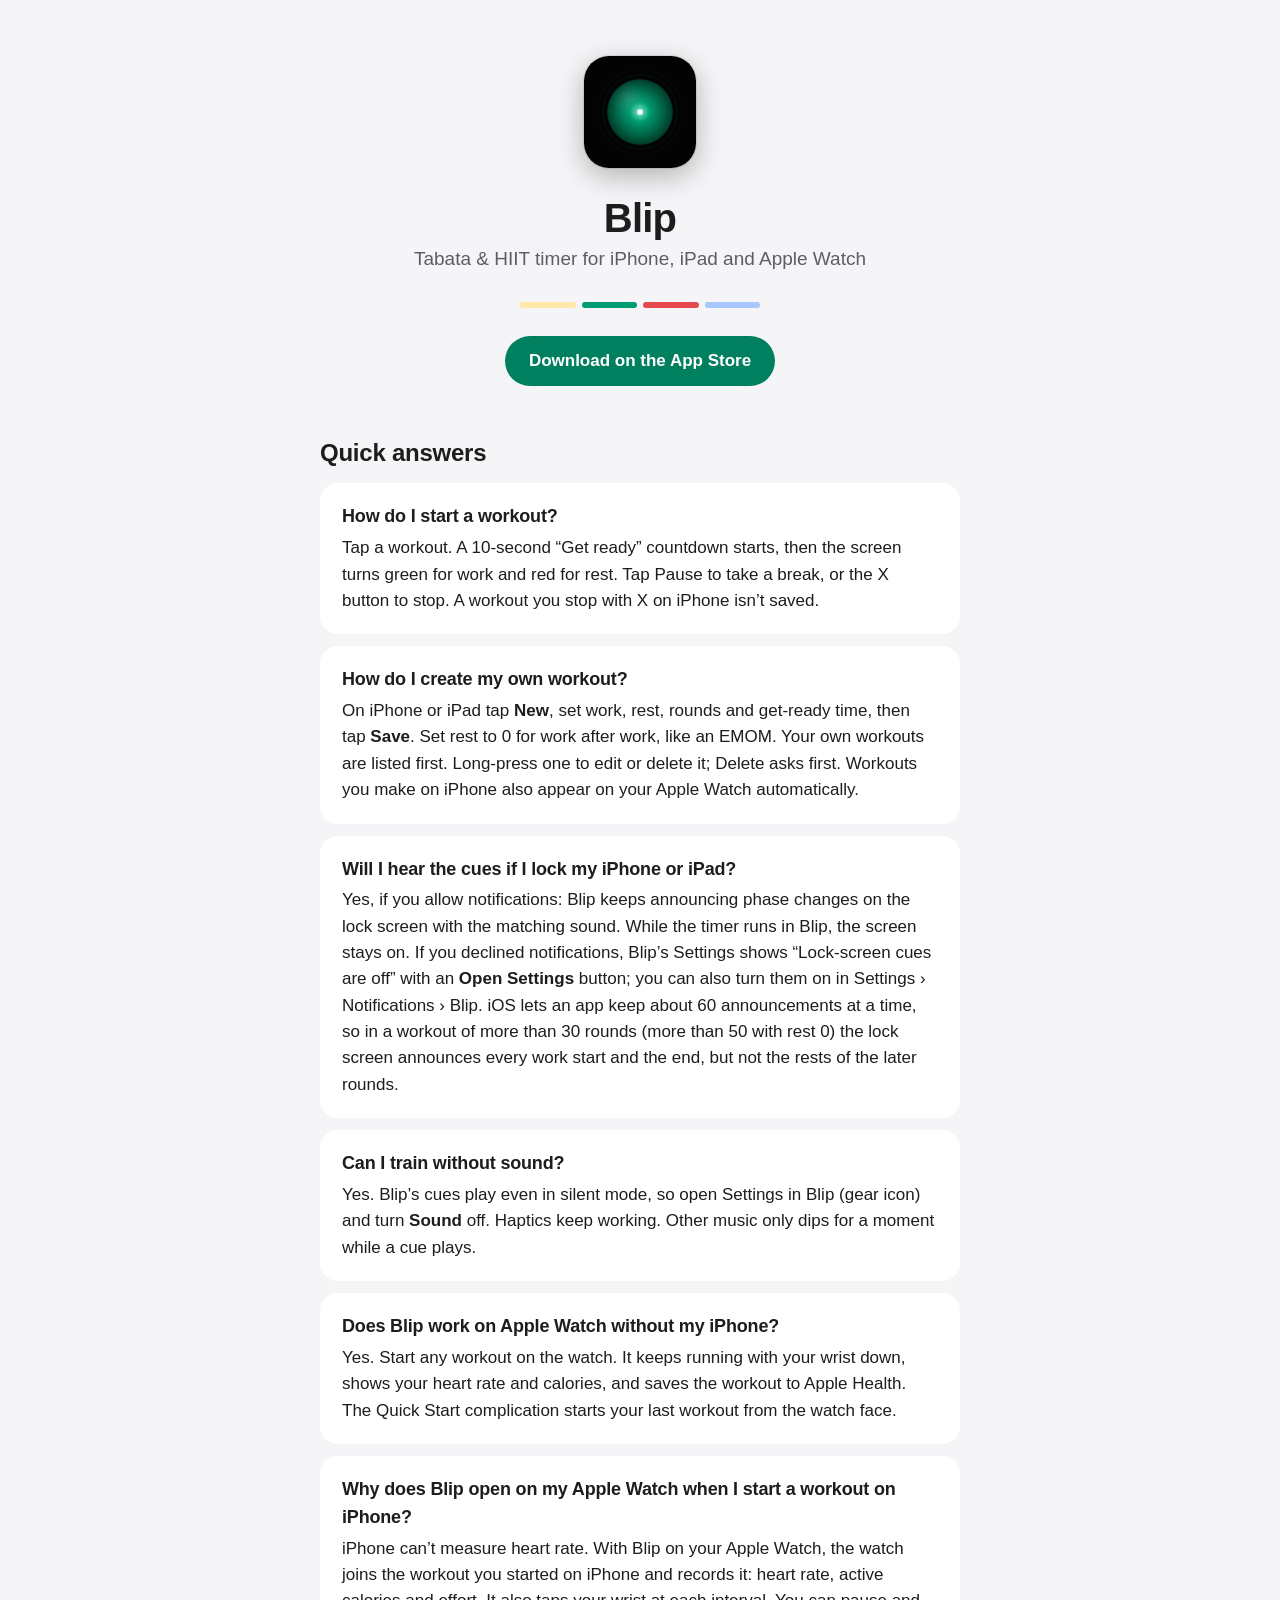
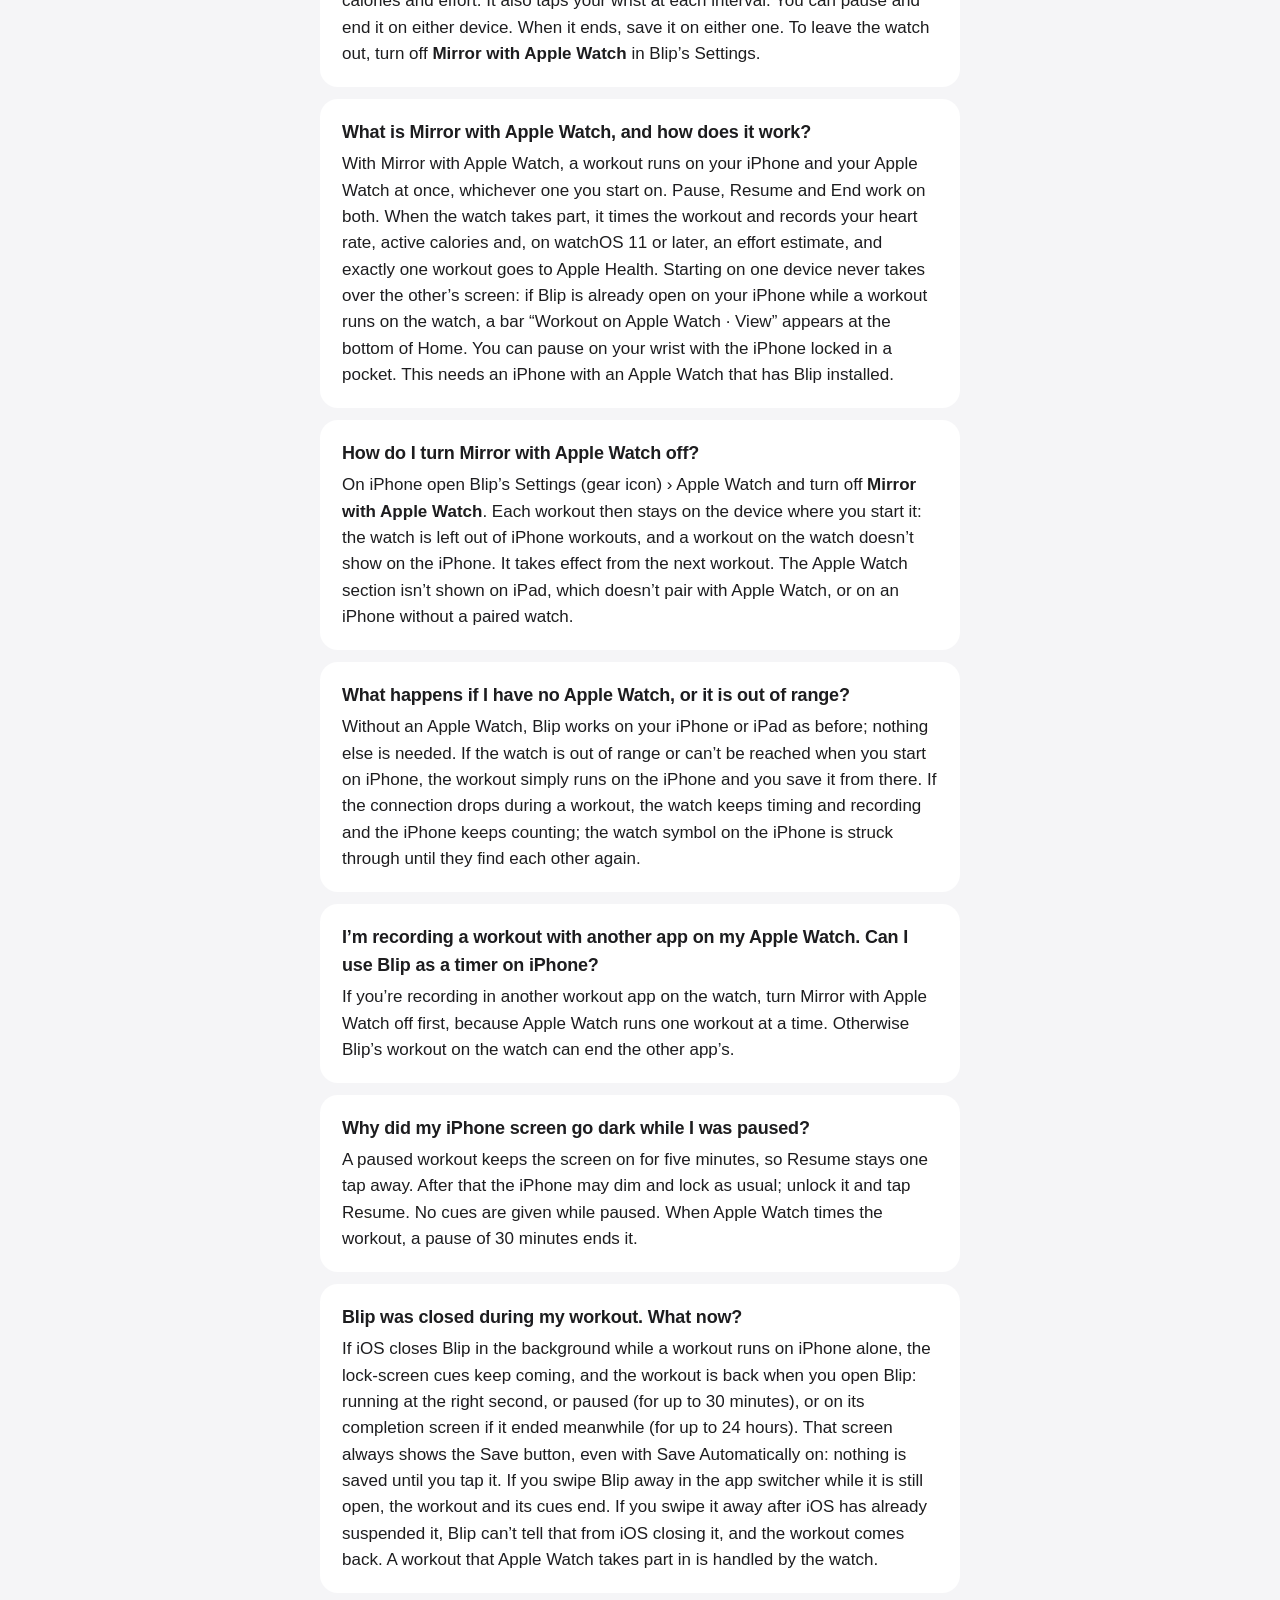
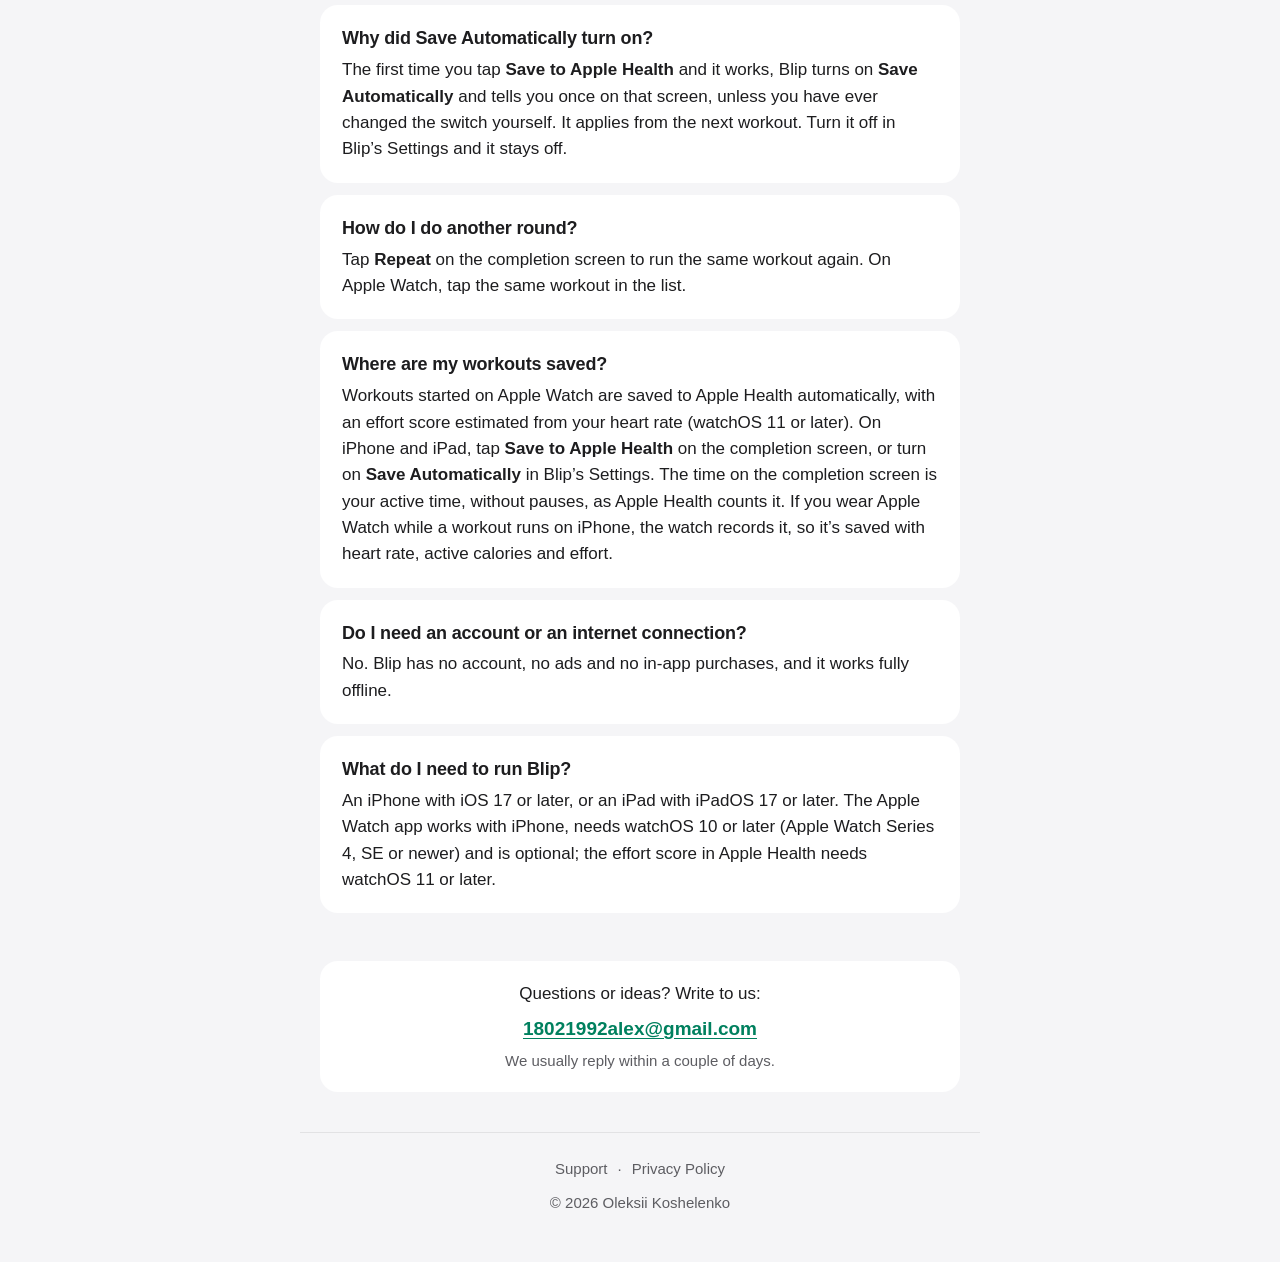
==== commit 7439fd8b: "Update Blip support site" ====
--- a/index.html
+++ b/index.html
@@ -30,17 +30,17 @@
 
       <div class="card">
         <h3>How do I start a workout?</h3>
-        <p>Tap a workout. A 10-second “Get ready” countdown starts, then the screen turns green for work and red for rest. Tap Pause to take a break, or the X button to stop.</p>
+        <p>Tap a workout. A 10-second “Get ready” countdown starts, then the screen turns green for work and red for rest. Tap Pause to take a break, or the X button to stop. A workout you stop with X on iPhone isn’t saved.</p>
       </div>
 
       <div class="card">
         <h3>How do I create my own workout?</h3>
-        <p>On iPhone or iPad tap <strong>New</strong>, set work, rest, rounds and get-ready time, then tap <strong>Save</strong>. Long-press your workout to edit or delete it. Workouts you make on iPhone also appear on your Apple Watch automatically.</p>
+        <p>On iPhone or iPad tap <strong>New</strong>, set work, rest, rounds and get-ready time, then tap <strong>Save</strong>. Set rest to 0 for work after work, like an EMOM. Your own workouts are listed first. Long-press one to edit or delete it; Delete asks first. Workouts you make on iPhone also appear on your Apple Watch automatically.</p>
       </div>
 
       <div class="card">
         <h3>Will I hear the cues if I lock my iPhone or iPad?</h3>
-        <p>Yes, if you allow notifications: Blip keeps announcing phase changes on the lock screen with the matching sound. While Blip is open, the screen stays on. If you declined notifications, turn them on in Settings › Notifications › Blip.</p>
+        <p>Yes, if you allow notifications: Blip keeps announcing phase changes on the lock screen with the matching sound. While the timer runs in Blip, the screen stays on. If you declined notifications, Blip’s Settings shows “Lock-screen cues are off” with an <strong>Open Settings</strong> button; you can also turn them on in Settings › Notifications › Blip. iOS lets an app keep about 60 announcements at a time, so in a workout of more than 30 rounds (more than 50 with rest 0) the lock screen announces every work start and the end, but not the rests of the later rounds.</p>
       </div>
 
       <div class="card">
@@ -65,7 +65,7 @@
 
       <div class="card">
         <h3>How do I turn Mirror with Apple Watch off?</h3>
-        <p>On iPhone open Blip’s Settings (gear icon) › Apple Health and turn off <strong>Mirror with Apple Watch</strong>. Each workout then stays on the device where you start it: the watch is left out of iPhone workouts, and a workout on the watch doesn’t show on the iPhone. It takes effect from the next workout. The switch isn’t shown on iPad, which doesn’t pair with Apple Watch.</p>
+        <p>On iPhone open Blip’s Settings (gear icon) › Apple Watch and turn off <strong>Mirror with Apple Watch</strong>. Each workout then stays on the device where you start it: the watch is left out of iPhone workouts, and a workout on the watch doesn’t show on the iPhone. It takes effect from the next workout. The Apple Watch section isn’t shown on iPad, which doesn’t pair with Apple Watch, or on an iPhone without a paired watch.</p>
       </div>
 
       <div class="card">
@@ -79,13 +79,28 @@
       </div>
 
       <div class="card">
+        <h3>Why did my iPhone screen go dark while I was paused?</h3>
+        <p>A paused workout keeps the screen on for five minutes, so Resume stays one tap away. After that the iPhone may dim and lock as usual; unlock it and tap Resume. No cues are given while paused. When Apple Watch times the workout, a pause of 30 minutes ends it.</p>
+      </div>
+
+      <div class="card">
+        <h3>Blip was closed during my workout. What now?</h3>
+        <p>If iOS closes Blip in the background while a workout runs on iPhone alone, the lock-screen cues keep coming, and the workout is back when you open Blip: running at the right second, or paused (for up to 30 minutes), or on its completion screen if it ended meanwhile (for up to 24 hours). That screen always shows the Save button, even with Save Automatically on: nothing is saved until you tap it. If you swipe Blip away in the app switcher while it is still open, the workout and its cues end. If you swipe it away after iOS has already suspended it, Blip can’t tell that from iOS closing it, and the workout comes back. A workout that Apple Watch takes part in is handled by the watch.</p>
+      </div>
+
+      <div class="card">
+        <h3>Why did Save Automatically turn on?</h3>
+        <p>The first time you tap <strong>Save to Apple Health</strong> and it works, Blip turns on <strong>Save Automatically</strong> and tells you once on that screen, unless you have ever changed the switch yourself. It applies from the next workout. Turn it off in Blip’s Settings and it stays off.</p>
+      </div>
+
+      <div class="card">
         <h3>How do I do another round?</h3>
         <p>Tap <strong>Repeat</strong> on the completion screen to run the same workout again. On Apple Watch, tap the same workout in the list.</p>
       </div>
 
       <div class="card">
         <h3>Where are my workouts saved?</h3>
-        <p>Workouts started on Apple Watch are saved to Apple Health automatically, with an effort score estimated from your heart rate (watchOS 11 or later). On iPhone and iPad, tap <strong>Save to Apple Health</strong> on the completion screen, or turn on <strong>Save Automatically</strong> in Blip’s Settings. If you wear Apple Watch while a workout runs on iPhone, the watch records it, so it’s saved with heart rate, active calories and effort.</p>
+        <p>Workouts started on Apple Watch are saved to Apple Health automatically, with an effort score estimated from your heart rate (watchOS 11 or later). On iPhone and iPad, tap <strong>Save to Apple Health</strong> on the completion screen, or turn on <strong>Save Automatically</strong> in Blip’s Settings. The time on the completion screen is your active time, without pauses, as Apple Health counts it. If you wear Apple Watch while a workout runs on iPhone, the watch records it, so it’s saved with heart rate, active calories and effort.</p>
       </div>
 
       <div class="card">
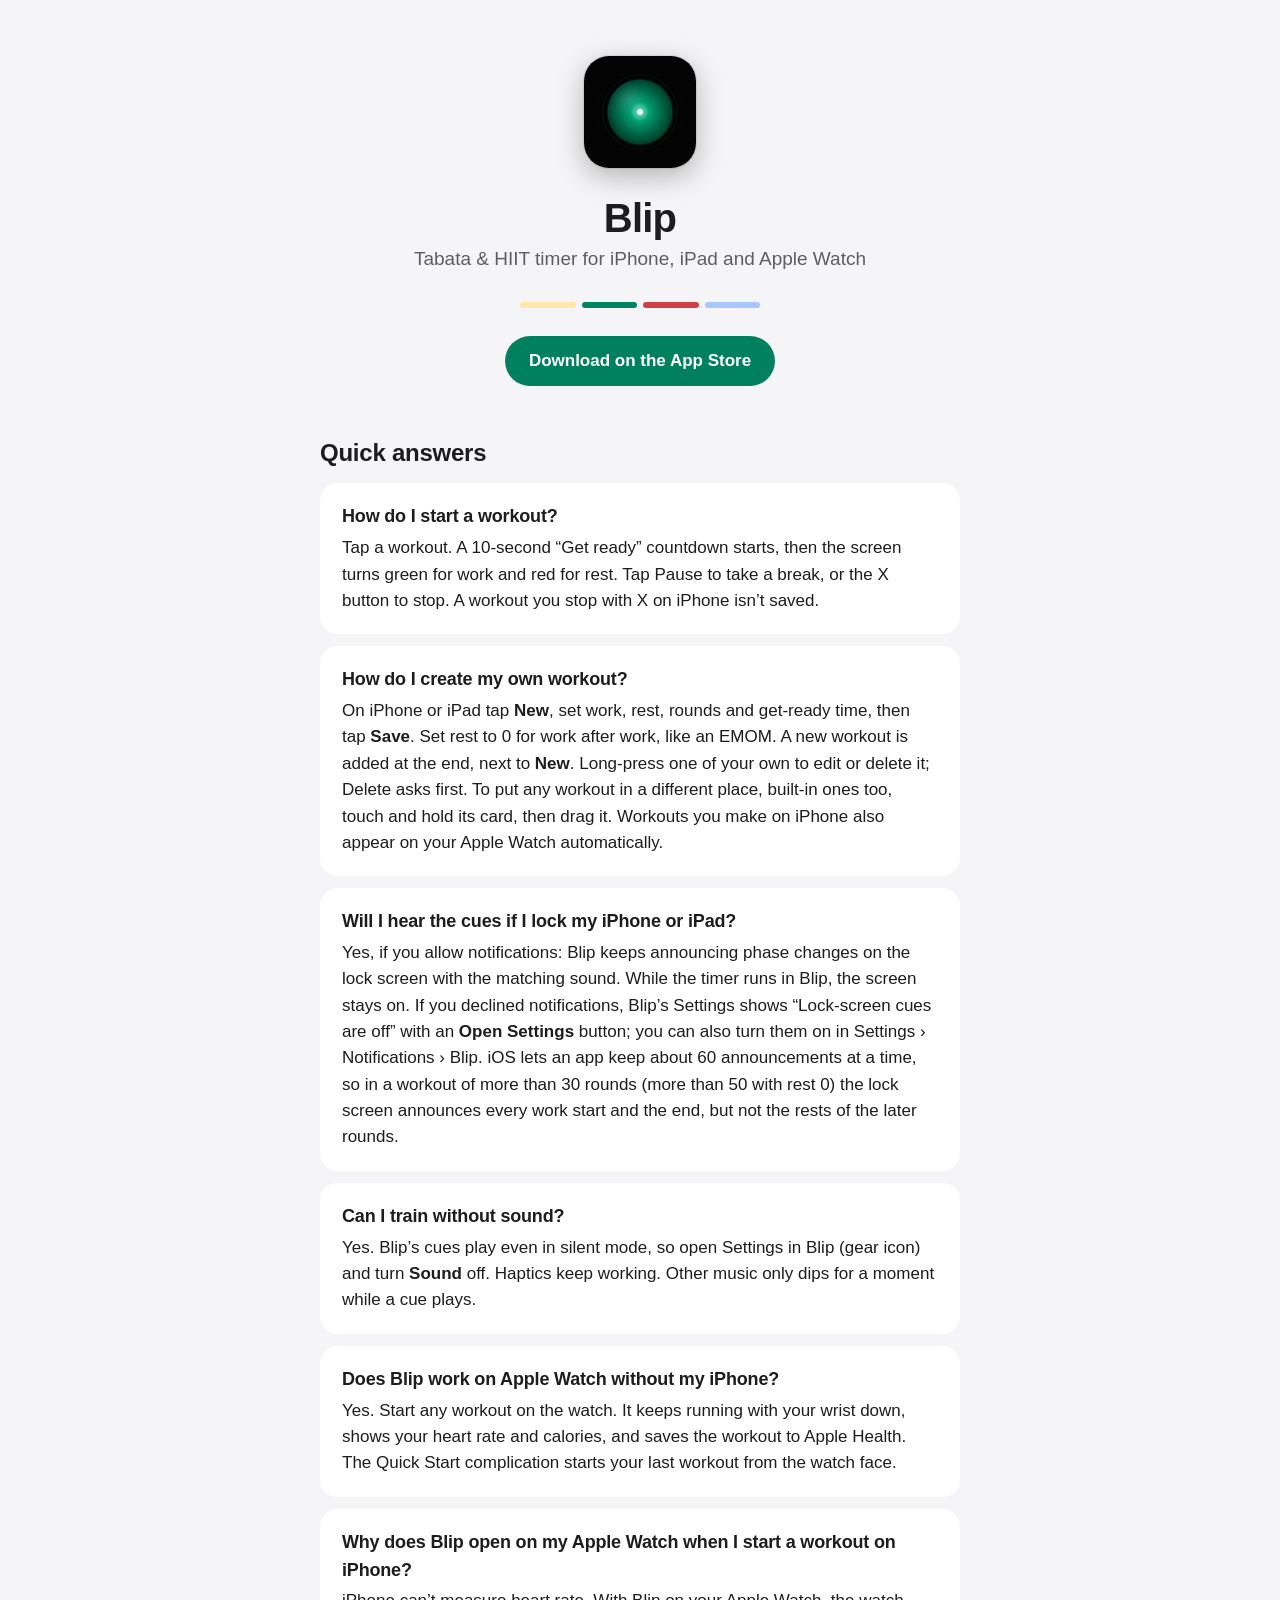
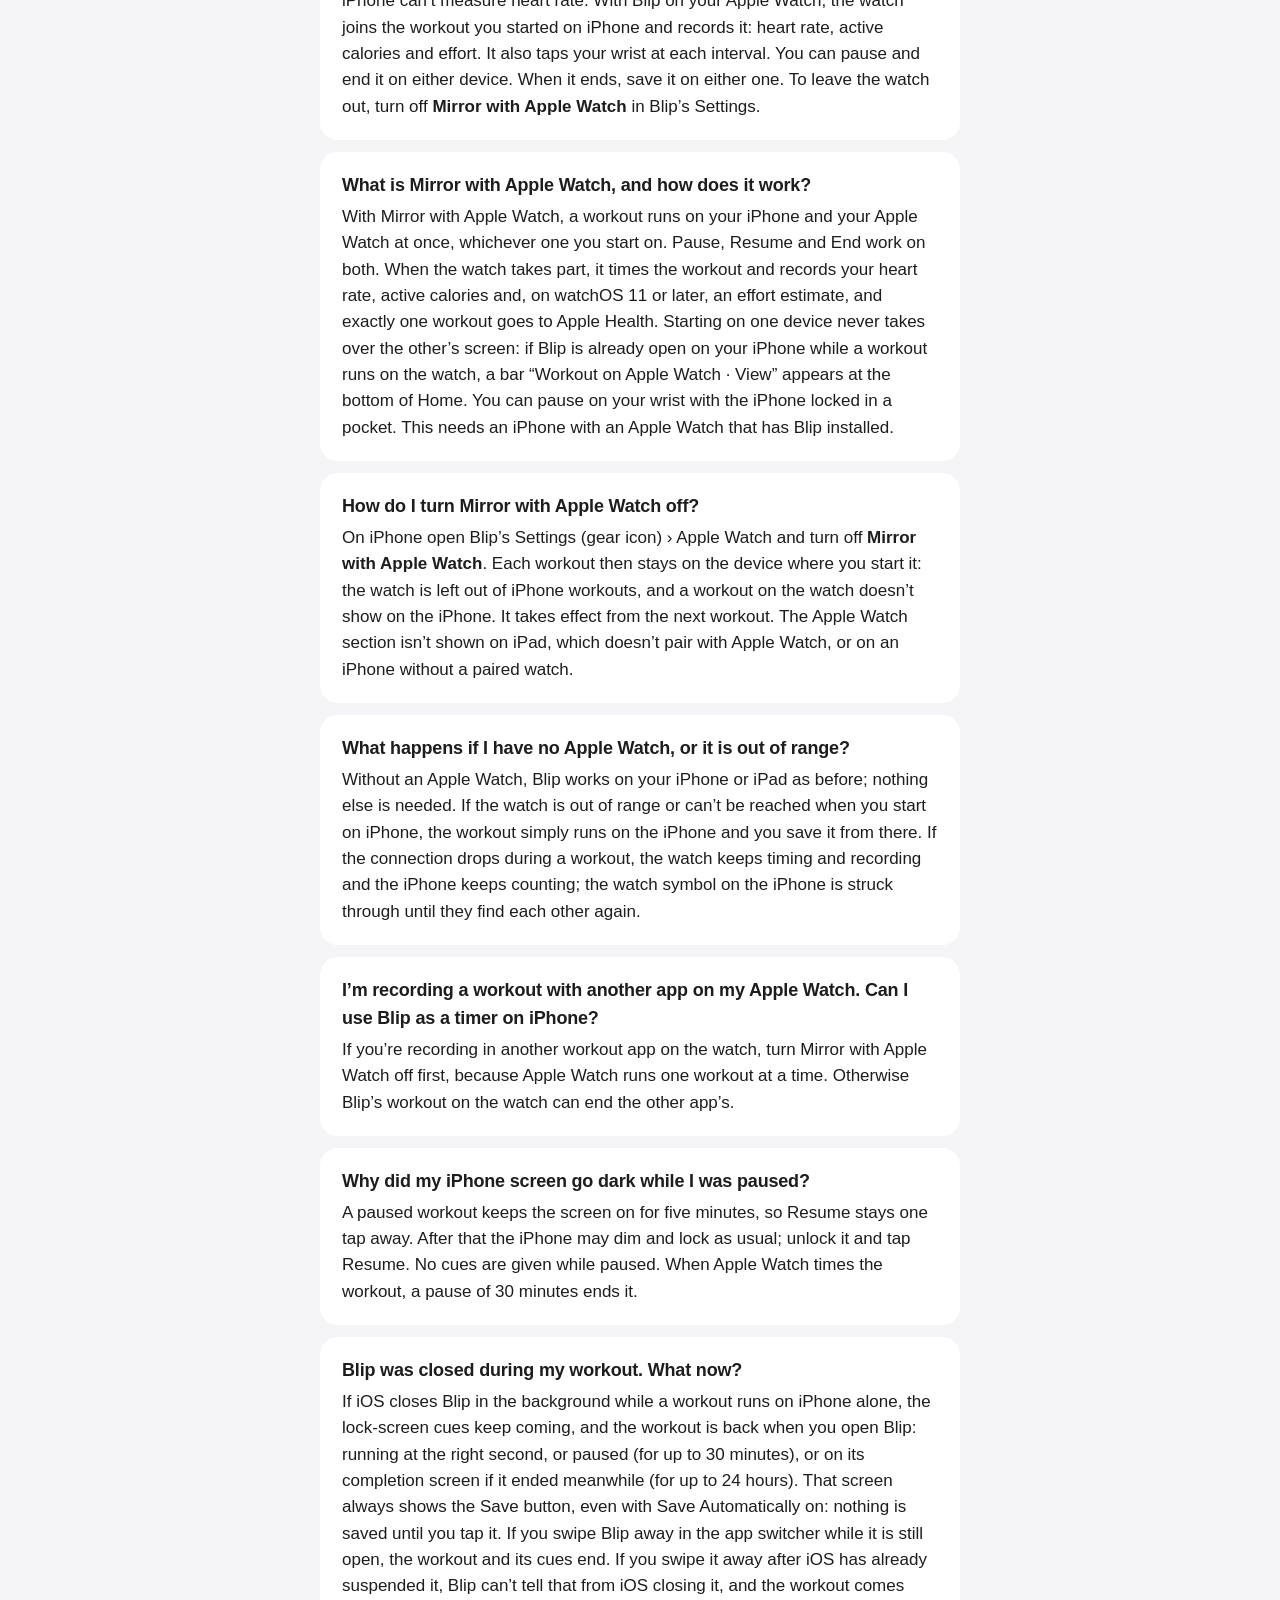
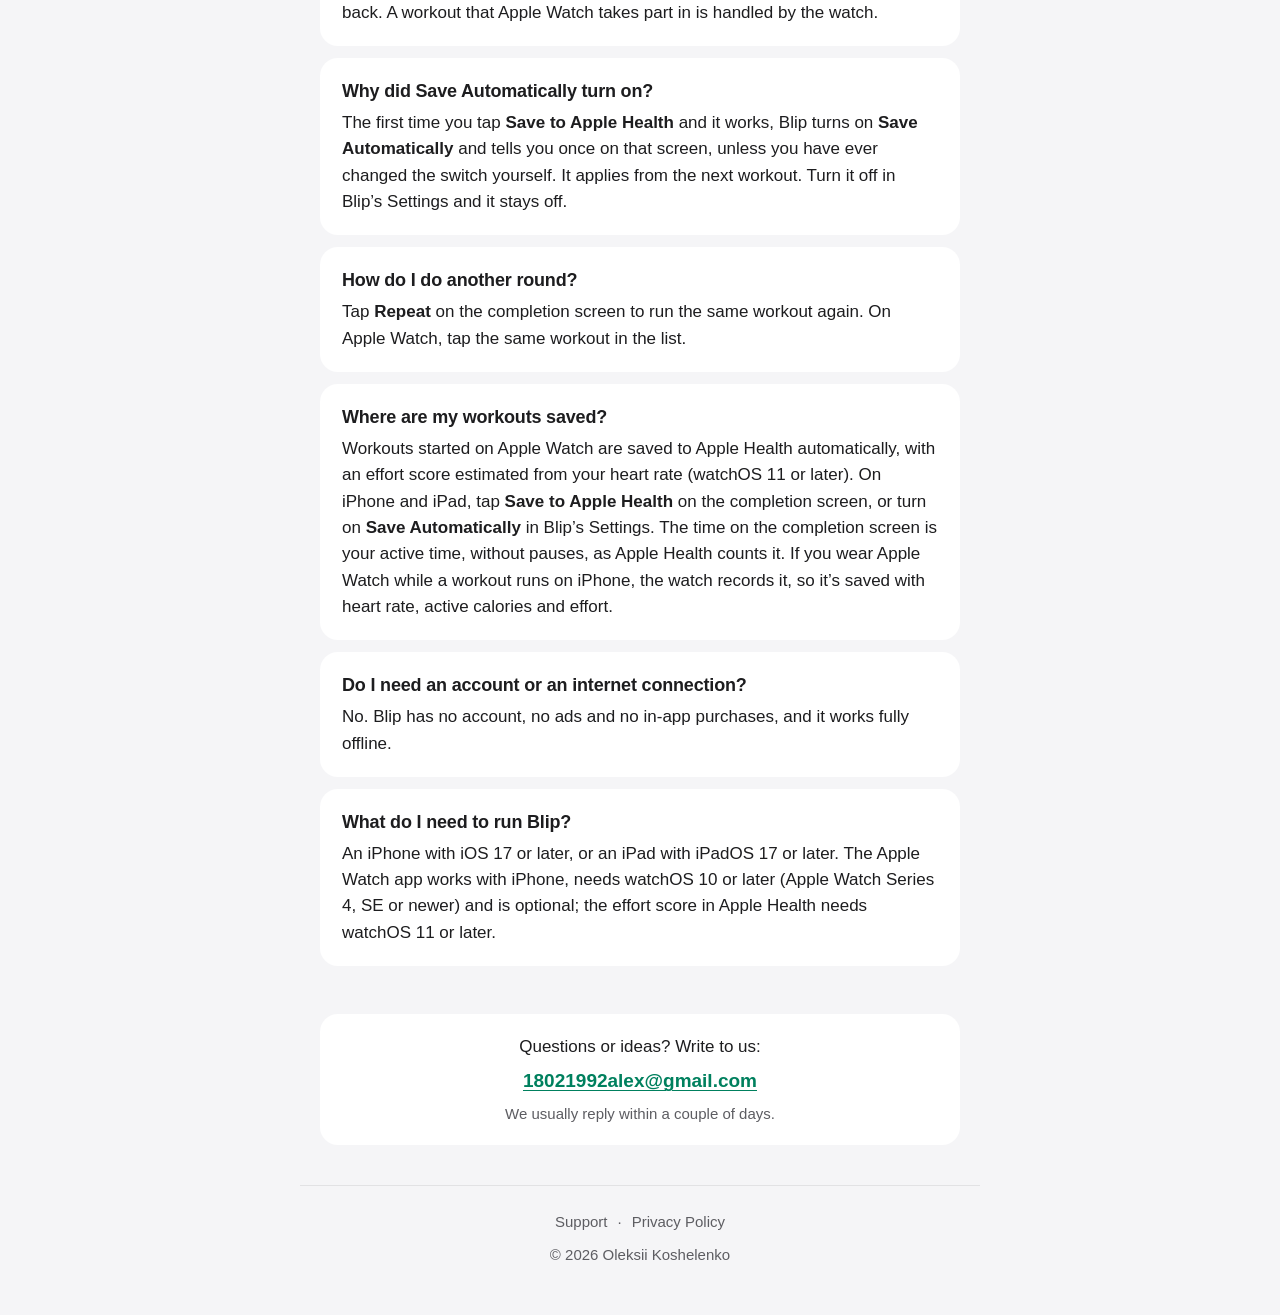
==== commit 21fce523: "Update Blip support site" ====
--- a/index.html
+++ b/index.html
@@ -35,7 +35,7 @@
 
       <div class="card">
         <h3>How do I create my own workout?</h3>
-        <p>On iPhone or iPad tap <strong>New</strong>, set work, rest, rounds and get-ready time, then tap <strong>Save</strong>. Set rest to 0 for work after work, like an EMOM. Your own workouts are listed first. Long-press one to edit or delete it; Delete asks first. Workouts you make on iPhone also appear on your Apple Watch automatically.</p>
+        <p>On iPhone or iPad tap <strong>New</strong>, set work, rest, rounds and get-ready time, then tap <strong>Save</strong>. Set rest to 0 for work after work, like an EMOM. A new workout is added at the end, next to <strong>New</strong>. Long-press one of your own to edit or delete it; Delete asks first. To put any workout in a different place, built-in ones too, touch and hold its card, then drag it. Workouts you make on iPhone also appear on your Apple Watch automatically.</p>
       </div>
 
       <div class="card">
--- a/style.css
+++ b/style.css
@@ -7,8 +7,8 @@
   --accent: #00805e;
   --on-accent: #ffffff;
   --prepare: #ffe7a8;
-  --work: #009b72;
-  --rest: #e5484d;
+  --work: #008461;
+  --rest: #ce4145;
   --done: #a7c7ff;
 }
 
